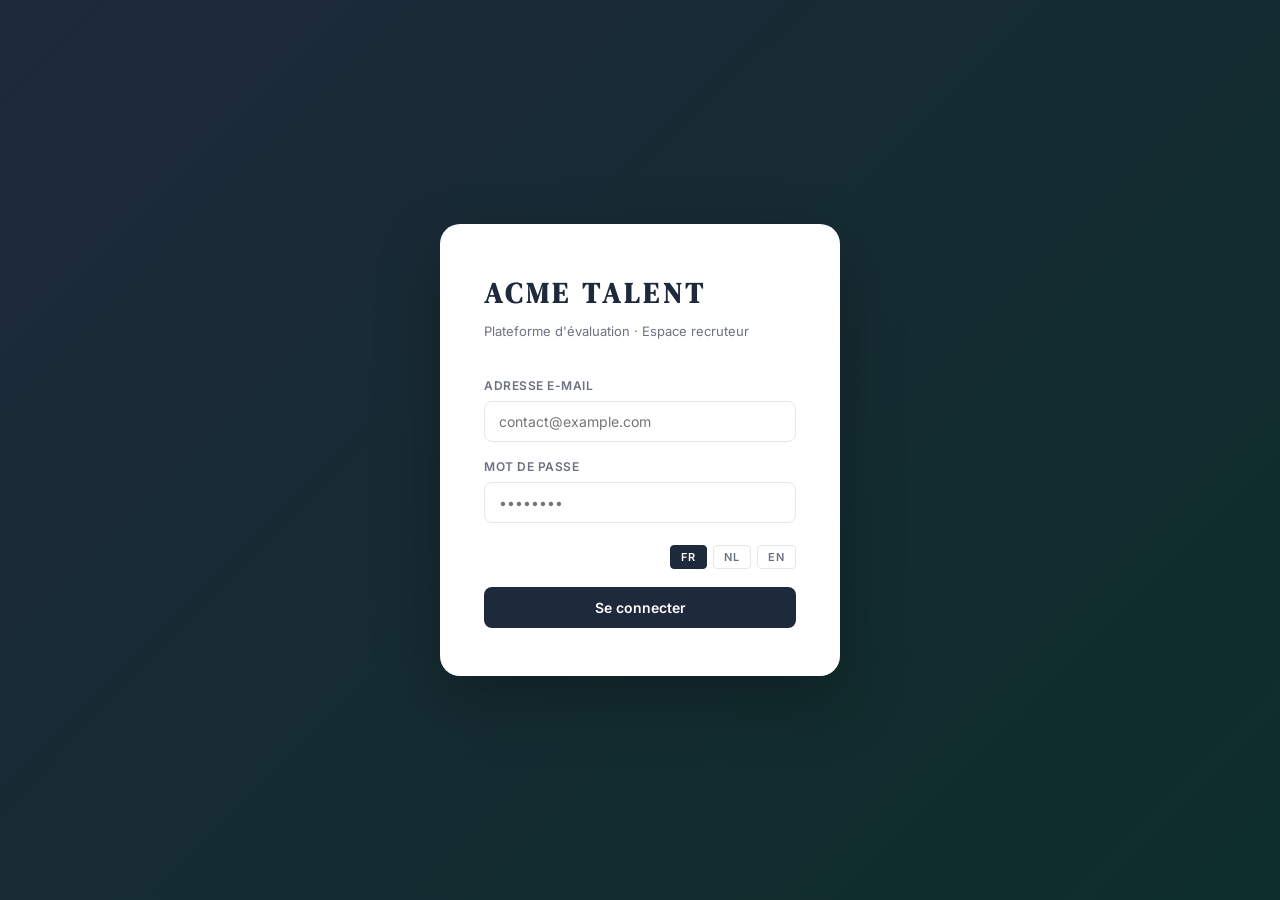
==== frontend/dashboard.html @ a958804c "Initial public release" ====
<!DOCTYPE html>
<html lang="fr">
<head>
<meta charset="UTF-8">
<meta name="viewport" content="width=device-width, initial-scale=1.0">
<base href="/">
<title data-i18n="app_title_dashboard">Acme Talent · Dashboard Recruteur</title>
<link rel="preconnect" href="https://fonts.googleapis.com">
<link href="https://fonts.googleapis.com/css2?family=Inter:wght@400;600;700&family=DM+Serif+Display&display=swap" rel="stylesheet">

<script src="config.js"></script>
<script src="i18n.js"></script>
<style>

  :root {
    --navy:   #1E293B;
    --navy2:  #1e6058;
    --coral:  #6366F1;
    --beige:  #C7D2FE;
    --bg:     #F4F6F8;
    --white:  #ffffff;
    --grey:   #6B7280;
    --border: #E5E7EB;
    --text:   #1F2937;
    --radius: 12px;
    --sidebar-w: 240px;
  }

  * { box-sizing: border-box; margin: 0; padding: 0; }
  body {
    font-family: 'Inter', 'Segoe UI', Arial, sans-serif;
    background: var(--bg);
    color: var(--text);
    font-size: 14px;
    line-height: 1.5;
  }

  .screen { display: none; }
  .screen.active { display: flex; }

  #screen-login {
    min-height: 100vh;
    align-items: center;
    justify-content: center;
    background: linear-gradient(135deg, var(--navy) 0%, #0d2e2a 100%);
  }
  .login-card {
    background: var(--white);
    border-radius: 20px;
    padding: 48px 44px;
    width: 400px;
    box-shadow: 0 24px 64px rgba(0,0,0,0.25);
  }
  .login-logo {
    font-family: 'DM Serif Display', serif;
    color: var(--navy);
    font-size: 28px;
    letter-spacing: 4px;
    font-weight: 700;
    margin-bottom: 8px;
  }
  .login-tagline { color: var(--grey); font-size: 13px; margin-bottom: 36px; }
  .login-label { display: block; font-size: 12px; font-weight: 600; color: var(--grey); letter-spacing: 0.5px; margin-bottom: 6px; text-transform: uppercase; }
  .login-input {
    width: 100%;
    border: 1.5px solid var(--border);
    border-radius: 8px;
    padding: 11px 14px;
    font-size: 14px;
    font-family: inherit;
    outline: none;
    transition: border 0.15s;
    margin-bottom: 16px;
  }
  .login-input:focus { border-color: var(--navy); }
  .login-btn {
    width: 100%;
    background: var(--navy);
    color: white;
    border: none;
    border-radius: 8px;
    padding: 12px;
    font-size: 14px;
    font-weight: 600;
    cursor: pointer;
    font-family: inherit;
    transition: background 0.15s;
    margin-top: 4px;
  }
  .login-btn:hover { background: var(--navy2); }
  .login-btn:disabled { opacity: 0.6; cursor: not-allowed; }
  .login-error { color: var(--coral); font-size: 13px; margin-top: 12px; display: none; }

  #screen-app {
    min-height: 100vh;
    flex-direction: row;
  }

  .sidebar {
    width: var(--sidebar-w);
    background: var(--navy);
    min-height: 100vh;
    display: flex;
    flex-direction: column;
    position: fixed;
    top: 0; left: 0; bottom: 0;
    z-index: 50;
    box-shadow: 2px 0 20px rgba(0,0,0,0.15);
  }
  .sidebar-logo {
    padding: 28px 24px 20px;
    font-family: 'DM Serif Display', serif;
    color: var(--beige);
    font-size: 18px;
    letter-spacing: 3px;
    font-weight: 700;
    border-bottom: 1px solid rgba(255,255,255,0.08);
  }
  .sidebar-user {
    padding: 16px 20px;
    display: flex;
    align-items: center;
    gap: 10px;
    border-bottom: 1px solid rgba(255,255,255,0.08);
  }
  .sidebar-avatar {
    width: 36px; height: 36px;
    border-radius: 50%;
    background: var(--coral);
    display: flex; align-items: center; justify-content: center;
    font-weight: 700; font-size: 13px; color: white;
    flex-shrink: 0;
  }
  .sidebar-user-info { flex: 1; min-width: 0; }
  .sidebar-user-name { color: white; font-size: 13px; font-weight: 600; white-space: nowrap; overflow: hidden; text-overflow: ellipsis; }
  .sidebar-user-role { color: rgba(255,255,255,0.45); font-size: 11px; }

  .sidebar-nav { padding: 12px 0; flex: 1; }
  .nav-item {
    display: flex;
    align-items: center;
    gap: 10px;
    padding: 10px 20px;
    color: rgba(255,255,255,0.6);
    cursor: pointer;
    border-radius: 0;
    font-size: 13px;
    font-weight: 500;
    transition: all 0.15s;
    border-left: 3px solid transparent;
    user-select: none;
  }
  .nav-item:hover { background: rgba(255,255,255,0.06); color: rgba(255,255,255,0.9); }
  .nav-item.active { background: rgba(255,255,255,0.1); color: white; border-left-color: var(--beige); }
  .nav-icon { width: 18px; text-align: center; font-size: 16px; }

  .sidebar-footer { padding: 16px 20px; border-top: 1px solid rgba(255,255,255,0.08); }
  .logout-btn {
    width: 100%; background: none; border: 1px solid rgba(255,255,255,0.2);
    color: rgba(255,255,255,0.6); border-radius: 7px; padding: 8px 12px;
    font-size: 12px; cursor: pointer; font-family: inherit; transition: all 0.15s;
  }
  .logout-btn:hover { border-color: var(--coral); color: var(--coral); }

  .main {
    margin-left: var(--sidebar-w);
    flex: 1;
    min-height: 100vh;
    display: flex;
    flex-direction: column;
  }

  .topheader {
    background: var(--white);
    border-bottom: 1px solid var(--border);
    padding: 0 32px;
    height: 60px;
    display: flex;
    align-items: center;
    justify-content: space-between;
    position: sticky;
    top: 0;
    z-index: 40;
  }
  .topheader-title { font-size: 16px; font-weight: 700; color: var(--navy); }
  .topheader-actions { display: flex; gap: 10px; align-items: center; }

  .content-panel { display: none; flex: 1; flex-direction: column; padding: 28px 32px; }
  .content-panel.active { display: flex; }

  .stats-row { display: flex; gap: 16px; margin-bottom: 28px; flex-wrap: wrap; }
  .stat-card {
    background: var(--white);
    border-radius: var(--radius);
    padding: 20px 24px;
    flex: 1;
    min-width: 160px;
    border: 1px solid var(--border);
  }
  .stat-label { font-size: 11px; color: var(--grey); font-weight: 600; text-transform: uppercase; letter-spacing: 0.5px; margin-bottom: 8px; }
  .stat-val { font-size: 28px; font-weight: 700; color: var(--navy); }
  .stat-sub { font-size: 12px; color: var(--grey); margin-top: 4px; }
  .stat-dot { width: 8px; height: 8px; border-radius: 50%; display: inline-block; margin-right: 5px; }

  .table-card { background: var(--white); border-radius: var(--radius); border: 1px solid var(--border); overflow: hidden; }
  .table-toolbar {
    padding: 16px 20px;
    display: flex;
    align-items: center;
    justify-content: space-between;
    border-bottom: 1px solid var(--border);
    gap: 12px;
    flex-wrap: wrap;
  }
  .table-search {
    border: 1.5px solid var(--border);
    border-radius: 7px;
    padding: 7px 14px;
    font-size: 13px;
    font-family: inherit;
    outline: none;
    width: 220px;
    transition: border 0.15s;
  }
  .table-search:focus { border-color: var(--navy); }
  .filter-select {
    border: 1.5px solid var(--border);
    border-radius: 7px;
    padding: 7px 12px;
    font-size: 13px;
    font-family: inherit;
    outline: none;
    background: white;
    cursor: pointer;
  }
  table { width: 100%; border-collapse: collapse; }
  thead th {
    background: #F9FAFB;
    padding: 10px 16px;
    text-align: left;
    font-size: 11px;
    font-weight: 700;
    color: var(--grey);
    text-transform: uppercase;
    letter-spacing: 0.5px;
    border-bottom: 1px solid var(--border);
    white-space: nowrap;
  }
  tbody tr { border-bottom: 1px solid #F3F4F6; transition: background 0.1s; cursor: pointer; }
  tbody tr:last-child { border-bottom: none; }
  tbody tr:hover { background: #F9FAFB; }
  td { padding: 12px 16px; font-size: 13px; color: var(--text); }
  .td-name { font-weight: 600; }
  .td-email { color: var(--grey); font-size: 12px; margin-top: 2px; }

  .badge {
    display: inline-flex; align-items: center; gap: 5px;
    padding: 3px 10px; border-radius: 20px;
    font-size: 11px; font-weight: 600;
  }
  .badge-pending    { background: #FEF3C7; color: #92400E; }
  .badge-in_progress { background: #DBEAFE; color: #1E40AF; }
  .badge-completed  { background: #D1FAE5; color: #065F46; }
  .badge-dot { width: 6px; height: 6px; border-radius: 50%; background: currentColor; }

  .score-pill { display: inline-block; padding: 2px 10px; border-radius: 20px; font-size: 12px; font-weight: 700; }
  .score-high   { background: #D1FAE5; color: #065F46; }
  .score-solid  { background: #DBEAFE; color: #1E40AF; }
  .score-mid    { background: #FEF3C7; color: #92400E; }
  .score-low    { background: #FEE2E2; color: #991B1B; }

  .action-btn {
    background: none; border: 1.5px solid var(--border); border-radius: 6px;
    padding: 5px 12px; font-size: 12px; cursor: pointer; font-family: inherit;
    font-weight: 600; color: var(--navy); transition: all 0.15s;
  }
  .action-btn:hover { border-color: var(--navy); background: var(--navy); color: white; }
  .action-btn.coral { border-color: var(--coral); color: var(--coral); }
  .action-btn.coral:hover { background: var(--coral); color: white; }

  .empty-state { text-align: center; padding: 60px 24px; color: var(--grey); }
  .empty-icon { font-size: 40px; margin-bottom: 12px; }
  .empty-text { font-size: 14px; }

  .table-footer { padding: 12px 20px; display: flex; align-items: center; justify-content: space-between; border-top: 1px solid var(--border); font-size: 12px; color: var(--grey); }
  .page-btns { display: flex; gap: 4px; }
  .page-btn { border: 1.5px solid var(--border); background: white; border-radius: 5px; padding: 4px 10px; cursor: pointer; font-size: 12px; transition: all 0.1s; }
  .page-btn:hover { border-color: var(--navy); }
  .page-btn.active { background: var(--navy); color: white; border-color: var(--navy); }

  .form-card { background: var(--white); border-radius: var(--radius); border: 1px solid var(--border); padding: 28px 32px; max-width: 680px; }
  .form-title { font-size: 16px; font-weight: 700; color: var(--navy); margin-bottom: 4px; }
  .form-sub { color: var(--grey); font-size: 13px; margin-bottom: 28px; }
  .form-row { display: flex; gap: 16px; }
  .form-group { flex: 1; margin-bottom: 20px; }
  .form-label { display: block; font-size: 12px; font-weight: 600; color: var(--grey); text-transform: uppercase; letter-spacing: 0.5px; margin-bottom: 6px; }
  .form-input, .form-select, .form-textarea {
    width: 100%; border: 1.5px solid var(--border); border-radius: 8px;
    padding: 10px 14px; font-size: 14px; font-family: inherit;
    outline: none; transition: border 0.15s; background: white;
  }
  .form-input:focus, .form-select:focus, .form-textarea:focus { border-color: var(--navy); }
  .form-textarea { resize: vertical; min-height: 72px; }
  .form-hint { font-size: 11px; color: var(--grey); margin-top: 4px; }

  .modules-grid { display: grid; grid-template-columns: 1fr 1fr; gap: 10px; }
  .module-check {
    display: flex; align-items: flex-start; gap: 10px;
    border: 1.5px solid var(--border); border-radius: 8px;
    padding: 12px 14px; cursor: pointer; transition: all 0.15s;
    user-select: none;
  }
  .module-check:hover { border-color: var(--navy); }
  .module-check input[type=checkbox] { margin-top: 2px; accent-color: var(--navy); flex-shrink: 0; }
  .module-check.checked { border-color: var(--navy); background: #f0f6f5; }
  .module-check-name { font-size: 13px; font-weight: 600; color: var(--text); }
  .module-check-desc { font-size: 11px; color: var(--grey); margin-top: 2px; }

  .form-submit {
    background: var(--navy); color: white; border: none; border-radius: 8px;
    padding: 12px 28px; font-size: 14px; font-weight: 600; cursor: pointer;
    font-family: inherit; transition: background 0.15s;
  }
  .form-submit:hover { background: var(--navy2); }
  .form-submit:disabled { opacity: 0.6; cursor: not-allowed; }

  .success-banner {
    background: #D1FAE5; border: 1px solid #6EE7B7; border-radius: 10px;
    padding: 20px 24px; margin-bottom: 20px; display: none;
  }
  .success-banner-title { font-size: 14px; font-weight: 700; color: #065F46; margin-bottom: 6px; }
  .success-link-wrap { display: flex; align-items: center; gap: 10px; margin-top: 10px; }
  .success-link {
    flex: 1; border: 1px solid #6EE7B7; border-radius: 7px; background: white;
    padding: 8px 12px; font-size: 12px; color: #065F46; font-family: monospace;
    overflow: hidden; white-space: nowrap; text-overflow: ellipsis;
  }
  .copy-btn {
    background: var(--navy); color: white; border: none; border-radius: 7px;
    padding: 8px 16px; font-size: 12px; font-weight: 600; cursor: pointer;
    white-space: nowrap; font-family: inherit;
  }
  .copy-btn:hover { background: var(--navy2); }

  .modal-backdrop {
    position: fixed; inset: 0; background: rgba(0,0,0,0.45);
    display: none; align-items: center; justify-content: center; z-index: 200;
  }
  .modal-backdrop.open { display: flex; }
  .modal {
    background: white; border-radius: 16px; padding: 32px;
    width: 520px; max-width: 95vw; max-height: 90vh;
    overflow-y: auto; box-shadow: 0 24px 64px rgba(0,0,0,0.25);
    position: relative;
  }
  .modal-close {
    position: absolute; top: 16px; right: 16px;
    background: none; border: none; font-size: 20px; cursor: pointer;
    color: var(--grey); line-height: 1;
  }
  .modal-title { font-size: 18px; font-weight: 700; color: var(--navy); margin-bottom: 4px; }
  .modal-sub { color: var(--grey); font-size: 13px; margin-bottom: 24px; }
  .modal-row { display: flex; gap: 10px; margin-bottom: 12px; }
  .modal-label { font-size: 12px; color: var(--grey); font-weight: 600; width: 120px; flex-shrink: 0; }
  .modal-val { font-size: 13px; color: var(--text); font-weight: 500; }
  .modal-divider { border: none; border-top: 1px solid var(--border); margin: 20px 0; }
  .modal-actions { display: flex; gap: 10px; justify-content: flex-end; margin-top: 20px; }

  .toast {
    position: fixed; bottom: 24px; right: 24px;
    background: var(--navy); color: white; border-radius: 10px;
    padding: 12px 20px; font-size: 13px; font-weight: 600;
    z-index: 999; box-shadow: 0 8px 24px rgba(0,0,0,0.2);
    opacity: 0; transform: translateY(10px);
    transition: all 0.25s;
    pointer-events: none;
  }
  .toast.show { opacity: 1; transform: translateY(0); }

  .spinner {
    width: 18px; height: 18px;
    border: 2px solid rgba(255,255,255,0.3);
    border-top-color: white;
    border-radius: 50%;
    animation: spin 0.7s linear infinite;
    display: inline-block;
    vertical-align: middle;
    margin-right: 8px;
  }
  @keyframes spin { to { transform: rotate(360deg); } }

  .btn-primary {
    background: var(--navy); color: white; border: none; border-radius: 8px;
    padding: 9px 20px; font-size: 13px; font-weight: 600; cursor: pointer;
    font-family: inherit; transition: background 0.15s; display: inline-flex;
    align-items: center; gap: 6px;
  }
  .btn-primary:hover { background: var(--navy2); }

  @media (max-width: 768px) {
    .sidebar { transform: translateX(-100%); transition: transform 0.25s; }
    .sidebar.open { transform: translateX(0); }
    .main { margin-left: 0; }
    .stats-row { flex-direction: column; }
    .form-row { flex-direction: column; }
    .modules-grid { grid-template-columns: 1fr; }
    .topheader { padding: 0 16px; }
    .content-panel { padding: 20px 16px; }
  }
  .lang-pill { font-family: inherit; font-size: 11px; font-weight: 600; letter-spacing: 1px; padding: 4px 10px; border: 1px solid var(--border); background: transparent; color: var(--grey); border-radius: 4px; cursor: pointer; }
  .lang-pill:hover { color: var(--navy); border-color: var(--navy); }
  html[lang="fr"] .lang-pill[onclick*="'fr'"],
  html[lang="nl"] .lang-pill[onclick*="'nl'"],
  html[lang="en"] .lang-pill[onclick*="'en'"] { background: var(--navy); color: var(--white); border-color: var(--navy); }
</style>
</head>
<body>

<div id="screen-login" class="screen active">
  <div class="login-card">
    <div class="login-logo">ACME TALENT</div>
    <div class="login-tagline" data-i18n="dash_login_tagline">Plateforme d'évaluation · Espace recruteur</div>
    <label class="login-label" for="login-email" data-i18n="label_email">Adresse e-mail</label>
    <input id="login-email" class="login-input" type="email" data-i18n-attr-placeholder="placeholder_email" placeholder="contact@example.com" autocomplete="email">
    <label class="login-label" for="login-password" data-i18n="label_password">Mot de passe</label>
    <input id="login-password" class="login-input" type="password" placeholder="••••••••" autocomplete="current-password">
    <div style="display:flex;justify-content:flex-end;gap:6px;margin:6px 0 14px;">
      <button type="button" class="lang-pill" onclick="setUILang('fr')">FR</button>
      <button type="button" class="lang-pill" onclick="setUILang('nl')">NL</button>
      <button type="button" class="lang-pill" onclick="setUILang('en')">EN</button>
    </div>
    <button class="login-btn" id="login-btn" data-i18n="btn_login" onclick="doLogin()">Se connecter</button>
    <div id="login-error" class="login-error"></div>
  </div>
</div>

<div id="screen-app" class="screen">

    <nav class="sidebar" id="sidebar">
    <div class="sidebar-logo">ACME TALENT</div>
    <div class="sidebar-user">
      <div class="sidebar-avatar" id="user-avatar">W</div>
      <div class="sidebar-user-info">
        <div class="sidebar-user-name" id="user-name">Recruiter</div>
        <div class="sidebar-user-role" id="user-role" data-i18n="role_admin">Administrateur</div>
      </div>
    </div>
    <div class="sidebar-nav">
      <div class="nav-item active" data-panel="sessions" onclick="showPanel('sessions')">
        <span class="nav-icon">📋</span> <span data-i18n="nav_sessions">Sessions</span>
      </div>
      <div class="nav-item" data-panel="create" onclick="showPanel('create')">
        <span class="nav-icon">➕</span> <span data-i18n="nav_new_session">Nouvelle session</span>
      </div>
      <div class="nav-item" data-panel="stats" onclick="showPanel('stats')">
        <span class="nav-icon">📊</span> <span data-i18n="nav_stats">Statistiques</span>
      </div>
    </div>
    <div class="sidebar-footer">
      <div style="display:flex;gap:6px;margin-bottom:10px;">
        <button type="button" class="lang-pill" onclick="setUILang('fr')">FR</button>
        <button type="button" class="lang-pill" onclick="setUILang('nl')">NL</button>
        <button type="button" class="lang-pill" onclick="setUILang('en')">EN</button>
      </div>
      <button class="logout-btn" data-i18n="btn_logout" onclick="doLogout()">Déconnexion</button>
    </div>
  </nav>

    <div class="main">

        <div class="topheader">
      <div class="topheader-title" id="panel-title" data-i18n="sessions_title">Sessions</div>
      <div class="topheader-actions">
        <button class="btn-primary" onclick="showPanel('create')">
          <svg width="13" height="13" fill="none" stroke="currentColor" stroke-width="2.5" viewBox="0 0 24 24"><path d="M12 5v14M5 12h14"/></svg>
          <span data-i18n="btn_new_session_top">Nouvelle session</span>
        </button>
      </div>
    </div>

        <div class="content-panel active" id="panel-sessions">

            <div class="stats-row" id="stats-row">
        <div class="stat-card">
          <div class="stat-label" data-i18n="stat_total_sessions">Total sessions</div>
          <div class="stat-val" id="stat-total">—</div>
          <div class="stat-sub" data-i18n="stat_total_subtext">toutes</div>
        </div>
        <div class="stat-card">
          <div class="stat-label" data-i18n="stat_in_progress">En cours</div>
          <div class="stat-val" id="stat-progress">—</div>
          <div class="stat-sub"><span class="stat-dot" style="background:#3B82F6"></span><span data-i18n="stat_in_progress_subtext">actif</span></div>
        </div>
        <div class="stat-card">
          <div class="stat-label" data-i18n="stat_completed">Complétées</div>
          <div class="stat-val" id="stat-completed">—</div>
          <div class="stat-sub"><span class="stat-dot" style="background:#10B981"></span><span data-i18n="stat_completed_subtext">rapport disponible</span></div>
        </div>
        <div class="stat-card">
          <div class="stat-label" data-i18n="stat_avg_score">Score moyen</div>
          <div class="stat-val" id="stat-avg">—</div>
          <div class="stat-sub" data-i18n="stat_avg_score_subtext">sur les sessions terminées</div>
        </div>
      </div>

            <div class="table-card">
        <div class="table-toolbar">
          <div style="display:flex;gap:10px;align-items:center;flex-wrap:wrap;">
            <input id="search-input" class="table-search" data-i18n-attr-placeholder="placeholder_search_candidate" placeholder="Rechercher un candidat…" oninput="filterTable()">
            <select id="filter-status" class="filter-select" onchange="filterTable()">
              <option value="" data-i18n="filter_all_status">Tous les statuts</option>
              <option value="pending" data-i18n="status_pending">En attente</option>
              <option value="in_progress" data-i18n="status_in_progress">En cours</option>
              <option value="completed" data-i18n="status_completed">Terminé</option>
            </select>
            <select id="filter-level" class="filter-select" onchange="filterTable()">
              <option value="" data-i18n="filter_all_levels">Tous niveaux</option>
              <option value="bachelier" data-i18n="level_bachelor">Bachelier</option>
              <option value="master" data-i18n="level_master">Master</option>
            </select>
          </div>
          <button class="action-btn" data-i18n="btn_refresh" onclick="loadSessions()" style="white-space:nowrap">↻ Rafraîchir</button>
        </div>
        <div style="overflow-x:auto;">
          <table>
            <thead>
              <tr>
                <th data-i18n="col_candidate">Candidat</th>
                <th data-i18n="col_level">Niveau</th>
                <th data-i18n="col_position">Poste visé</th>
                <th data-i18n="col_modules">Modules</th>
                <th data-i18n="col_status">Statut</th>
                <th data-i18n="col_score">Score</th>
                <th data-i18n="col_date">Date</th>
                <th data-i18n="col_actions">Actions</th>
              </tr>
            </thead>
            <tbody id="sessions-tbody">
              <tr><td colspan="8"><div class="empty-state"><div class="empty-icon">⏳</div><div class="empty-text" data-i18n="loading_dots">Chargement…</div></div></td></tr>
            </tbody>
          </table>
        </div>
        <div class="table-footer">
          <span id="table-count">—</span>
          <div class="page-btns" id="page-btns"></div>
        </div>
      </div>
    </div>

        <div class="content-panel" id="panel-create">

            <div class="success-banner" id="success-banner">
        <div class="success-banner-title" data-i18n="banner_session_created">✓ Session créée avec succès</div>
        <div style="font-size:13px;color:#065F46;" data-i18n="banner_copy_link">Copiez et envoyez ce lien au candidat.</div>
        <div class="success-link-wrap">
          <div id="success-link" class="success-link"></div>
          <button class="copy-btn" data-i18n="btn_copy" onclick="copyLink()">Copier</button>
        </div>
      </div>

      <div class="form-card">
        <div class="form-title" data-i18n="form_new_session_title">Nouvelle session d'évaluation</div>
        <div class="form-sub" data-i18n="form_new_session_subtitle">Créez un lien unique pour le candidat. Le test sera accessible immédiatement.</div>

        <div class="form-row">
          <div class="form-group">
            <label class="form-label" for="f-name" data-i18n="label_full_name">Prénom et nom</label>
            <input id="f-name" class="form-input" type="text" data-i18n-attr-placeholder="placeholder_full_name" placeholder="Camille Dupont">
          </div>
          <div class="form-group">
            <label class="form-label" for="f-email" data-i18n="label_candidate_email">Email candidat</label>
            <input id="f-email" class="form-input" type="email" data-i18n-attr-placeholder="placeholder_candidate_email" placeholder="candidat@exemple.com">
          </div>
        </div>

        <div class="form-row">
          <div class="form-group">
            <label class="form-label" for="f-level" data-i18n="col_level">Niveau</label>
            <select id="f-level" class="form-select">
              <option value="master" data-i18n="level_master">Master</option>
              <option value="bachelier" data-i18n="level_bachelor">Bachelier</option>
            </select>
          </div>
          <div class="form-group">
            <label class="form-label" for="f-lang" data-i18n="label_language">Langue</label>
            <select id="f-lang" class="form-select">
              <option value="fr" data-i18n="lang_fr">Français</option>
              <option value="nl" data-i18n="lang_nl">Nederlands</option>
              <option value="en" data-i18n="lang_en">English</option>
            </select>
          </div>
        </div>

        <div class="form-row">
          <div class="form-group">
            <label class="form-label" for="f-position" data-i18n="label_target_role">Poste visé</label>
            <input id="f-position" class="form-input" type="text" data-i18n-attr-placeholder="placeholder_target_role" placeholder="HR Business Partner">
            <div class="form-hint" data-i18n="hint_target_role">Injecté dans le rapport narratif IA</div>
          </div>
          <div class="form-group">
            <label class="form-label" for="f-company" data-i18n="label_target_company">Entreprise cible</label>
            <input id="f-company" class="form-input" type="text" data-i18n-attr-placeholder="placeholder_target_company" placeholder="Example Corp">
          </div>
        </div>

        <div class="form-group">
          <label class="form-label" data-i18n="label_modules_to_include">Modules à inclure</label>
          <div class="modules-grid" id="modules-grid">
            <label class="module-check checked">
              <input type="checkbox" name="modules" value="Raisonnement Verbal et Numérique" checked>
              <div>
                <div class="module-check-name" data-i18n="mod_m1_label">M1 · Raisonnement</div>
                <div class="module-check-desc" data-i18n="mod_m1_desc">Verbal, numérique, logique formelle</div>
              </div>
            </label>
            <label class="module-check checked">
              <input type="checkbox" name="modules" value="Test de personnalité OCEAN" checked>
              <div>
                <div class="module-check-name" data-i18n="mod_m2_label">M2 · Personnalité OCEAN</div>
                <div class="module-check-desc" data-i18n="mod_m2_desc">Big Five + sous-dimensions + archétype</div>
              </div>
            </label>
            <label class="module-check checked">
              <input type="checkbox" name="modules" value="Jugement Situationnel — Leadership & Management" checked>
              <div>
                <div class="module-check-name" data-i18n="mod_m3_label">M3 · Jugement situationnel</div>
                <div class="module-check-desc" data-i18n="mod_m3_desc">10 scénarios SJT leadership</div>
              </div>
            </label>
            <label class="module-check checked">
              <input type="checkbox" name="modules" value="Motivations et Valeurs" checked>
              <div>
                <div class="module-check-name" data-i18n="mod_m4_label">M4 · Motivations & Valeurs</div>
                <div class="module-check-desc" data-i18n="mod_m4_desc">Classement valeurs + engagement</div>
              </div>
            </label>
          </div>
        </div>

        <div style="margin-top:8px;display:flex;gap:12px;align-items:center;">
          <button class="form-submit" id="create-btn" data-i18n="btn_create_session" onclick="createSession()">Créer la session</button>
          <span id="create-error" style="color:var(--coral);font-size:13px;display:none;"></span>
        </div>
      </div>
    </div>

        <div class="content-panel" id="panel-stats">
      <div class="form-card" style="max-width:100%">
        <div class="form-title" data-i18n="stats_global_title">Statistiques globales</div>
        <div class="form-sub" style="margin-bottom:24px;" data-i18n="stats_global_subtitle">Toutes les sessions de votre compte</div>
        <div class="stats-row" style="margin-bottom:0">
          <div class="stat-card">
            <div class="stat-label" data-i18n="stats_total">Total sessions</div>
            <div class="stat-val" id="s-total">—</div>
          </div>
          <div class="stat-card">
            <div class="stat-label" data-i18n="stats_completion_rate">Taux complétion</div>
            <div class="stat-val" id="s-rate">—%</div>
          </div>
          <div class="stat-card">
            <div class="stat-label" data-i18n="stats_avg_global">Score moyen global</div>
            <div class="stat-val" id="s-avg">/100</div>
          </div>
          <div class="stat-card">
            <div class="stat-label" data-i18n="stats_this_month">Sessions ce mois</div>
            <div class="stat-val" id="s-month">—</div>
          </div>
        </div>

        <div style="margin-top:28px;">
          <div style="font-size:13px;font-weight:700;color:var(--navy);margin-bottom:14px;" data-i18n="stats_by_level">Répartition par niveau</div>
          <div style="display:flex;gap:16px;">
            <div class="stat-card" style="flex:none;min-width:0;">
              <div class="stat-label" data-i18n="level_master">Master</div>
              <div class="stat-val" id="s-master">—</div>
            </div>
            <div class="stat-card" style="flex:none;min-width:0;">
              <div class="stat-label" data-i18n="level_bachelor">Bachelier</div>
              <div class="stat-val" id="s-bach">—</div>
            </div>
          </div>
        </div>

        <div style="margin-top:28px;">
          <div style="font-size:13px;font-weight:700;color:var(--navy);margin-bottom:14px;" data-i18n="stats_by_label">Répartition des labels globaux</div>
          <div id="label-dist" style="display:flex;flex-direction:column;gap:10px;max-width:400px;"></div>
        </div>
      </div>
    </div>

  </div>
</div>

<div class="modal-backdrop" id="session-modal" onclick="if(event.target===this)closeModal()">
  <div class="modal">
    <button class="modal-close" onclick="closeModal()">×</button>
    <div class="modal-title" id="modal-candidate">—</div>
    <div class="modal-sub" id="modal-sub">—</div>

    <div class="modal-row"><span class="modal-label" data-i18n="col_status">Statut</span><span class="modal-val" id="modal-status">—</span></div>
    <div class="modal-row"><span class="modal-label" data-i18n="col_level">Niveau</span><span class="modal-val" id="modal-level">—</span></div>
    <div class="modal-row"><span class="modal-label" data-i18n="modal_position">Poste visé</span><span class="modal-val" id="modal-position">—</span></div>
    <div class="modal-row"><span class="modal-label" data-i18n="modal_company">Entreprise</span><span class="modal-val" id="modal-company">—</span></div>
    <div class="modal-row"><span class="modal-label" data-i18n="label_language">Langue</span><span class="modal-val" id="modal-lang">—</span></div>
    <div class="modal-row"><span class="modal-label" data-i18n="col_modules">Modules</span><span class="modal-val" id="modal-modules">—</span></div>
    <div class="modal-row"><span class="modal-label" data-i18n="modal_created_at">Créé le</span><span class="modal-val" id="modal-date">—</span></div>
    <div class="modal-row" id="modal-score-row"><span class="modal-label" data-i18n="modal_global_score">Score global</span><span class="modal-val" id="modal-score">—</span></div>

    <hr class="modal-divider">
    <div style="margin-bottom:12px;">
      <div class="form-label" style="margin-bottom:8px;" data-i18n="modal_candidate_link">Lien candidat</div>
      <div class="success-link-wrap">
        <div id="modal-link" class="success-link"></div>
        <button class="copy-btn" data-i18n="btn_copy" onclick="copyModalLink()">Copier</button>
      </div>
    </div>
    <div class="modal-actions">
      <button id="modal-report-btn" class="btn-primary" data-i18n="btn_view_report" onclick="openReport()" style="display:none;">
        Voir le rapport →
      </button>
      <button class="action-btn coral" data-i18n="btn_delete" onclick="confirmDelete()" id="modal-delete-btn">Supprimer</button>
    </div>
  </div>
</div>

<div class="toast" id="toast"></div>

<script>
const APP_BUILD = "2026-05-07-dashboard-build-stamp";
const API_BASE  = (window.ASSESSMENT_API_BASE || 'http://localhost:8000') + '/api/v1';
const CANDIDATE_BASE = window.location.origin + '/test';
console.info(`[assessment] dashboard build=${APP_BUILD} api=${API_BASE}`);

let _jwt        = localStorage.getItem('assessment_jwt') || '';
let _user       = JSON.parse(localStorage.getItem('assessment_user') || 'null');
let _sessions   = [];
let _filtered   = [];
let _page       = 1;
const PAGE_SIZE = 15;
let _modalSession = null;

function el(id) { return document.getElementById(id); }
function setText(id, v) { const e=el(id); if(e) e.textContent=v; }
function show(id) { const e=el(id); if(e) { e.classList.add('active'); } }
function hide(id) { const e=el(id); if(e) { e.classList.remove('active'); } }
function escHtml(s) { return String(s||'').replace(/&/g,'&amp;').replace(/</g,'&lt;').replace(/>/g,'&gt;'); }

function toast(msg, duration=3000) {
  const t = el('toast');
  t.textContent = msg;
  t.classList.add('show');
  setTimeout(()=>t.classList.remove('show'), duration);
}

async function apiFetch(path, opts={}) {
  const headers = { 'Content-Type': 'application/json', ...(opts.headers||{}) };
  if (_jwt) headers['Authorization'] = `Bearer ${_jwt}`;
  const resp = await fetch(API_BASE + path, { ...opts, headers });
  if (resp.status === 401) { doLogout(); throw new Error('401'); }
  return resp;
}

function showScreen(id) {
  document.querySelectorAll('.screen').forEach(s=>s.classList.remove('active'));
  const s = el(id); if(s) s.classList.add('active');
}

function showPanel(id) {
  document.querySelectorAll('.content-panel').forEach(p=>p.classList.remove('active'));
  document.querySelectorAll('.nav-item').forEach(n=>n.classList.remove('active'));
  const panel = el('panel-'+id);
  if(panel) panel.classList.add('active');
  const nav = document.querySelector(`[data-panel="${id}"]`);
  if(nav) nav.classList.add('active');
  const titles = {sessions: K.t('sessions_title'), create: K.t('nav_new_session'), stats: K.t('nav_stats')};
  setText('panel-title', titles[id]||id);
  if(id==='stats') computeStats();
}

function setUILang(lang) {
  K.saveLang(lang);
  K.setLang(lang);
}

K.setLang(K.loadStoredLang('fr'));

async function doLogin() {
  const email = el('login-email').value.trim();
  const pwd   = el('login-password').value;
  const errEl = el('login-error');
  const btn   = el('login-btn');
  errEl.style.display = 'none';

  if (!email || !pwd) { errEl.textContent = K.t('err_fill_all_fields'); errEl.style.display='block'; return; }

  btn.disabled = true;
  btn.innerHTML = '<span class="spinner"></span> ' + K.t('logging_in');

  try {
    btn.innerHTML = '<span class="spinner"></span> Réveil du serveur…';
    await fetch((window.ASSESSMENT_API_BASE || '') + '/health', {
      method: 'GET',
      signal: AbortSignal.timeout(60000),
    });
  } catch (e) {
    console.warn('[login] health-ping failed (continuing anyway):', e);
  }
  btn.innerHTML = '<span class="spinner"></span> ' + K.t('logging_in');

  try {
    const resp = await fetch(API_BASE + '/auth/login', {
      method: 'POST',
      headers: {'Content-Type':'application/json'},
      body: JSON.stringify({email, password: pwd}),
      signal: AbortSignal.timeout(30000),
    });

    if (!resp.ok) {
      const data = await resp.json().catch(()=>({}));
      throw new Error(data.detail || K.t('err_invalid_credentials'));
    }

    const data = await resp.json();
    _jwt = data.access_token;
    _user = data.user || {name: email.split('@')[0], role: 'advisor'};
    localStorage.setItem('assessment_jwt', _jwt);
    localStorage.setItem('assessment_user', JSON.stringify(_user));
    bootApp();

  } catch(e) {
    let msg = e.message || K.t('err_login_generic');

    if (/failed to fetch|network|aborted|timeout/i.test(String(e))) {
      msg = "Le serveur d'API n'a pas répondu (" + API_BASE + "). Réessayez dans 30s — il sort de veille.";
    }
    errEl.textContent = msg;
    errEl.style.display = 'block';
    console.error('[login] error:', e);
  } finally {
    btn.disabled = false;
    btn.textContent = K.t('btn_login');
  }
}

['login-email','login-password'].forEach(id=>{
  const inp = el(id);
  if(inp) inp.addEventListener('keydown', e=>{ if(e.key==='Enter') doLogin(); });
});

function doLogout() {
  _jwt = ''; _user = null;
  localStorage.removeItem('assessment_jwt');
  localStorage.removeItem('assessment_user');
  showScreen('screen-login');
}

function bootApp() {

  if (_user) {
    setText('user-name', _user.name || _user.email || 'Recruteur');
    setText('user-role', _user.role === 'admin' ? K.t('role_admin') : K.t('role_advisor'));
    const avatar = el('user-avatar');
    if(avatar) avatar.textContent = (_user.name||'R')[0].toUpperCase();
  }
  showScreen('screen-app');
  showPanel('sessions');
  loadSessions();

  document.querySelectorAll('.module-check input[type=checkbox]').forEach(cb=>{
    cb.addEventListener('change', function(){
      this.closest('.module-check').classList.toggle('checked', this.checked);
    });
  });
}

async function loadSessions() {
  const tbody = el('sessions-tbody');
  tbody.innerHTML = `<tr><td colspan="8"><div class="empty-state"><div class="empty-icon">⏳</div><div class="empty-text">${K.t('loading_dots')}</div></div></td></tr>`;

  try {
    const resp = await apiFetch('/sessions');
    if (!resp.ok) throw new Error(`HTTP ${resp.status}`);
    const data = await resp.json();
    _sessions = Array.isArray(data) ? data : (data.sessions || []);
    _filtered = [..._sessions];
    _page = 1;
    renderTable();
    renderStats();
  } catch(e) {
    tbody.innerHTML = `<tr><td colspan="8"><div class="empty-state"><div class="empty-icon">⚠️</div><div class="empty-text">${K.t('err_loading_retry')} <button onclick="loadSessions()" style="background:none;border:none;color:var(--navy);font-weight:600;cursor:pointer;">${K.t('err_retry')}</button></div></div></td></tr>`;
  }
}

function filterTable() {
  const q     = (el('search-input').value||'').toLowerCase();
  const st    = el('filter-status').value;
  const lvl   = el('filter-level').value;
  _filtered = _sessions.filter(s=>{
    const matchQ  = !q || (s.candidate_name||'').toLowerCase().includes(q) || (s.candidate_email||'').toLowerCase().includes(q);
    const matchSt = !st || s.status===st;
    const matchLv = !lvl || s.level===lvl;
    return matchQ && matchSt && matchLv;
  });
  _page = 1;
  renderTable();
}

function renderTable() {
  const tbody = el('sessions-tbody');
  const total = _filtered.length;
  const start = (_page-1)*PAGE_SIZE;
  const slice = _filtered.slice(start, start+PAGE_SIZE);

  setText('table-count', `${total} ${K.t('results_suffix')}`);

  if (!total) {
    tbody.innerHTML = '<tr><td colspan="8"><div class="empty-state"><div class="empty-icon">🔍</div><div class="empty-text">—</div></div></td></tr>';
    renderPager(0);
    return;
  }

  tbody.innerHTML = slice.map(s => {
    const statusBadge = {
      pending:     `<span class="badge badge-pending"><span class="badge-dot"></span>${K.t('status_pending')}</span>`,
      in_progress: `<span class="badge badge-in_progress"><span class="badge-dot"></span>${K.t('status_in_progress')}</span>`,
      completed:   `<span class="badge badge-completed"><span class="badge-dot"></span>${K.t('status_completed')}</span>`
    }[s.status] || s.status;

    const scoreCell = s.score_global != null
      ? `<span class="score-pill ${scoreClass(s.score_global)}">${s.score_global}/100</span>`
      : '<span style="color:#9CA3AF">—</span>';

    const reportBtn = s.status==='completed'
      ? `<button class="action-btn" onclick="event.stopPropagation();openReportForSession('${s.id}')">${K.t('btn_view_report')}</button>`
      : '';

    const mods = Array.isArray(s.modules) ? `M1–M${s.modules.length}` : '—';
    const dateLocale = ({fr:'fr-BE', nl:'nl-BE', en:'en-GB'}[K.getLang()] || 'fr-BE');
    const date = s.created_at ? new Date(s.created_at).toLocaleDateString(dateLocale) : '—';

    return `<tr onclick="openSessionModal('${s.id}')">
      <td>
        <div class="td-name">${escHtml(s.candidate_name||'—')}</div>
        <div class="td-email">${escHtml(s.candidate_email||'')}</div>
      </td>
      <td>${s.level==='master' ? K.t('level_master') : K.t('level_bachelor')}</td>
      <td>${escHtml(s.position_visee||'—')}</td>
      <td>${mods}</td>
      <td>${statusBadge}</td>
      <td>${scoreCell}</td>
      <td style="white-space:nowrap;color:var(--grey)">${date}</td>
      <td onclick="event.stopPropagation()" style="white-space:nowrap">
        <div style="display:flex;gap:6px;">${reportBtn}</div>
      </td>
    </tr>`;
  }).join('');

  renderPager(total);
}

function scoreClass(s) {
  if (s >= 75) return 'score-high';
  if (s >= 55) return 'score-solid';
  if (s >= 35) return 'score-mid';
  return 'score-low';
}

function renderPager(total) {
  const pages = Math.ceil(total / PAGE_SIZE);
  const wrap = el('page-btns');
  if (!wrap) return;
  if (pages <= 1) { wrap.innerHTML=''; return; }
  wrap.innerHTML = Array.from({length:pages},(_,i)=>
    `<button class="page-btn${_page===i+1?' active':''}" onclick="gotoPage(${i+1})">${i+1}</button>`
  ).join('');
}

function gotoPage(p) { _page=p; renderTable(); }

function renderStats() {
  const total     = _sessions.length;
  const inProg    = _sessions.filter(s=>s.status==='in_progress').length;
  const done      = _sessions.filter(s=>s.status==='completed').length;
  const withScore = _sessions.filter(s=>s.score_global!=null);
  const avg       = withScore.length ? Math.round(withScore.reduce((a,s)=>a+s.score_global,0)/withScore.length) : null;

  setText('stat-total',     total);
  setText('stat-progress',  inProg);
  setText('stat-completed', done);
  setText('stat-avg',       avg!=null ? avg+'/100' : '—');
}

function openSessionModal(id) {
  const s = _sessions.find(x=>x.id===id);
  if (!s) return;
  _modalSession = s;

  setText('modal-candidate', s.candidate_name||'—');
  setText('modal-sub',       s.candidate_email||'—');
  el('modal-status').innerHTML = {
    pending:     `<span class="badge badge-pending">${K.t('status_pending')}</span>`,
    in_progress: `<span class="badge badge-in_progress">${K.t('status_in_progress')}</span>`,
    completed:   `<span class="badge badge-completed">${K.t('status_completed')}</span>`
  }[s.status] || s.status;
  setText('modal-level',    s.level==='master' ? K.t('level_master') : K.t('level_bachelor'));
  setText('modal-position', s.position_visee||'—');
  setText('modal-company',  s.entreprise_cible||'—');
  setText('modal-lang',     {fr: K.t('lang_fr'), nl: K.t('lang_nl'), en: K.t('lang_en')}[s.lang] || s.lang || '—');
  setText('modal-modules',  Array.isArray(s.modules) ? s.modules.join(', ') : '—');
  const _modalLocale = ({fr:'fr-BE', nl:'nl-BE', en:'en-GB'}[K.getLang()] || 'fr-BE');
  setText('modal-date',     s.created_at ? new Date(s.created_at).toLocaleDateString(_modalLocale,{day:'numeric',month:'long',year:'numeric'}) : '—');
  setText('modal-score',    s.score_global!=null ? s.score_global+'/100' : '—');

  const link = `${CANDIDATE_BASE}/${s.token}`;
  const modalLink = el('modal-link'); if(modalLink) modalLink.textContent = link;

  const reportBtn = el('modal-report-btn');
  if(reportBtn) reportBtn.style.display = s.status==='completed' ? 'inline-flex' : 'none';

  el('session-modal').classList.add('open');
}

function closeModal() { el('session-modal').classList.remove('open'); _modalSession=null; }

function copyModalLink() {
  const link = el('modal-link');
  if (!link) return;
  navigator.clipboard.writeText(link.textContent).then(()=>toast('Lien copié !')).catch(()=>{
    const inp = document.createElement('input');
    inp.value = link.textContent; document.body.appendChild(inp);
    inp.select(); document.execCommand('copy'); document.body.removeChild(inp);
    toast('Lien copié !');
  });
}

function openReport() {
  if (!_modalSession) return;
  window.open(`report-demo.html?session_id=${_modalSession.id}`, '_blank');
  closeModal();
}

function openReportForSession(id) {
  window.open(`report-demo.html?session_id=${id}`, '_blank');
}

async function confirmDelete() {
  if (!_modalSession) return;
  if (!confirm(K.t('confirm_delete_session', {name: _modalSession.candidate_name}))) return;
  try {
    const resp = await apiFetch(`/sessions/${_modalSession.id}`, {method:'DELETE'});
    if (!resp.ok) throw new Error();
    toast(K.t('toast_session_deleted'));
    closeModal();
    loadSessions();
  } catch {
    toast(K.t('toast_delete_error'));
  }
}

document.addEventListener('keydown', e=>{ if(e.key==='Escape') closeModal(); });

async function createSession() {
  const name     = el('f-name').value.trim();
  const email    = el('f-email').value.trim();
  const level    = el('f-level').value;
  const lang     = el('f-lang').value;
  const position = el('f-position').value.trim();
  const company  = el('f-company').value.trim();
  const errEl    = el('create-error');
  const btn      = el('create-btn');

  errEl.style.display = 'none';

  if (!name || !email) {
    errEl.textContent = K.t('err_fill_all_fields'); errEl.style.display='block'; return;
  }
  if (!/^[^\s@]+@[^\s@]+\.[^\s@]+$/.test(email)) {
    errEl.textContent = K.t('err_fill_all_fields'); errEl.style.display='block'; return;
  }

  const modules = Array.from(document.querySelectorAll('.module-check input:checked')).map(c=>c.value);
  if (!modules.length) {
    errEl.textContent = K.t('err_fill_all_fields'); errEl.style.display='block'; return;
  }

  btn.disabled = true;
  btn.innerHTML = '<span class="spinner"></span> ' + K.t('logging_in');

  try {
    const resp = await apiFetch('/sessions', {
      method: 'POST',
      body: JSON.stringify({ candidate_name:name, candidate_email:email, level, lang, modules, position_visee:position||null, entreprise_cible:company||null })
    });
    if (!resp.ok) {
      const d = await resp.json().catch(()=>({}));
      const detail = Array.isArray(d.detail)
        ? d.detail.map(e => e.msg || JSON.stringify(e)).join(', ')
        : (typeof d.detail === 'string' ? d.detail : `HTTP ${resp.status}`);
      throw new Error(detail);
    }
    const data = await resp.json();
    const token = data.token || data.id;
    const link  = `${CANDIDATE_BASE}/${token}`;

    const banner = el('success-banner');
    banner.style.display = 'block';
    el('success-link').textContent = link;
    banner.scrollIntoView({behavior:'smooth', block:'start'});

    ['f-name','f-email','f-position','f-company'].forEach(id=>{ const e=el(id); if(e) e.value=''; });
    document.querySelectorAll('.module-check input').forEach(cb=>{ cb.checked=true; cb.closest('.module-check').classList.add('checked'); });

    loadSessions();

  } catch(e) {
    errEl.textContent = e.message || K.t('err_login_generic');
    errEl.style.display = 'block';
  } finally {
    btn.disabled = false;
    btn.textContent = K.t('btn_create_session');
  }
}

function copyLink() {
  const link = el('success-link');
  if (!link) return;
  navigator.clipboard.writeText(link.textContent)
    .then(()=>{ toast('Lien copié !'); el('copy-btn') && (el('copy-btn').textContent='✓ Copié'); })
    .catch(()=>{
      const inp=document.createElement('input'); inp.value=link.textContent;
      document.body.appendChild(inp); inp.select(); document.execCommand('copy');
      document.body.removeChild(inp); toast('Lien copié !');
    });
}

const GLOBAL_LABEL_NAMES = {
  tres_solide:'Très solide', solide:'Solide', modere:'Modéré',
  en_progression:'En progression', a_explorer:'À explorer'
};
const LABEL_COLORS = {
  tres_solide:'#1E293B', solide:'#22a380', modere:'#C7D2FE',
  en_progression:'#6366F1', a_explorer:'#9CA3AF'
};

function computeStats() {
  const total  = _sessions.length;
  const done   = _sessions.filter(s=>s.status==='completed').length;
  const rate   = total ? Math.round(done/total*100) : 0;
  const withSc = _sessions.filter(s=>s.score_global!=null);
  const avg    = withSc.length ? Math.round(withSc.reduce((a,s)=>a+s.score_global,0)/withSc.length) : null;
  const now    = new Date();
  const month  = _sessions.filter(s=>{ const d=new Date(s.created_at); return d.getMonth()===now.getMonth()&&d.getFullYear()===now.getFullYear(); }).length;
  const master = _sessions.filter(s=>s.level==='master').length;
  const bach   = _sessions.filter(s=>s.level==='bachelier').length;

  setText('s-total',  total);
  setText('s-rate',   rate+'%');
  setText('s-avg',    avg!=null ? avg+'/100' : '—');
  setText('s-month',  month);
  setText('s-master', master);
  setText('s-bach',   bach);

  const dist = {};
  _sessions.filter(s=>s.global_label).forEach(s=>{ dist[s.global_label]=(dist[s.global_label]||0)+1; });
  const distEl = el('label-dist');
  if(distEl) {
    const doneCount = done || 1;
    distEl.innerHTML = Object.entries(GLOBAL_LABEL_NAMES).map(([k,lbl])=>{
      const n = dist[k]||0;
      const pct = Math.round(n/doneCount*100);
      const color = LABEL_COLORS[k]||'#9CA3AF';
      return `<div>
        <div style="display:flex;justify-content:space-between;font-size:12px;margin-bottom:4px;">
          <span style="color:var(--text);font-weight:500">${lbl}</span>
          <span style="color:var(--grey)">${n} (${pct}%)</span>
        </div>
        <div style="background:#F3F4F6;border-radius:4px;height:8px;">
          <div style="background:${color};width:${pct}%;height:100%;border-radius:4px;transition:width 0.5s"></div>
        </div>
      </div>`;
    }).join('');
  }
}

(function init() {

  if (_jwt && _user) {
    bootApp();
  } else {
    showScreen('screen-login');
  }
})();
</script>
</body>
</html>
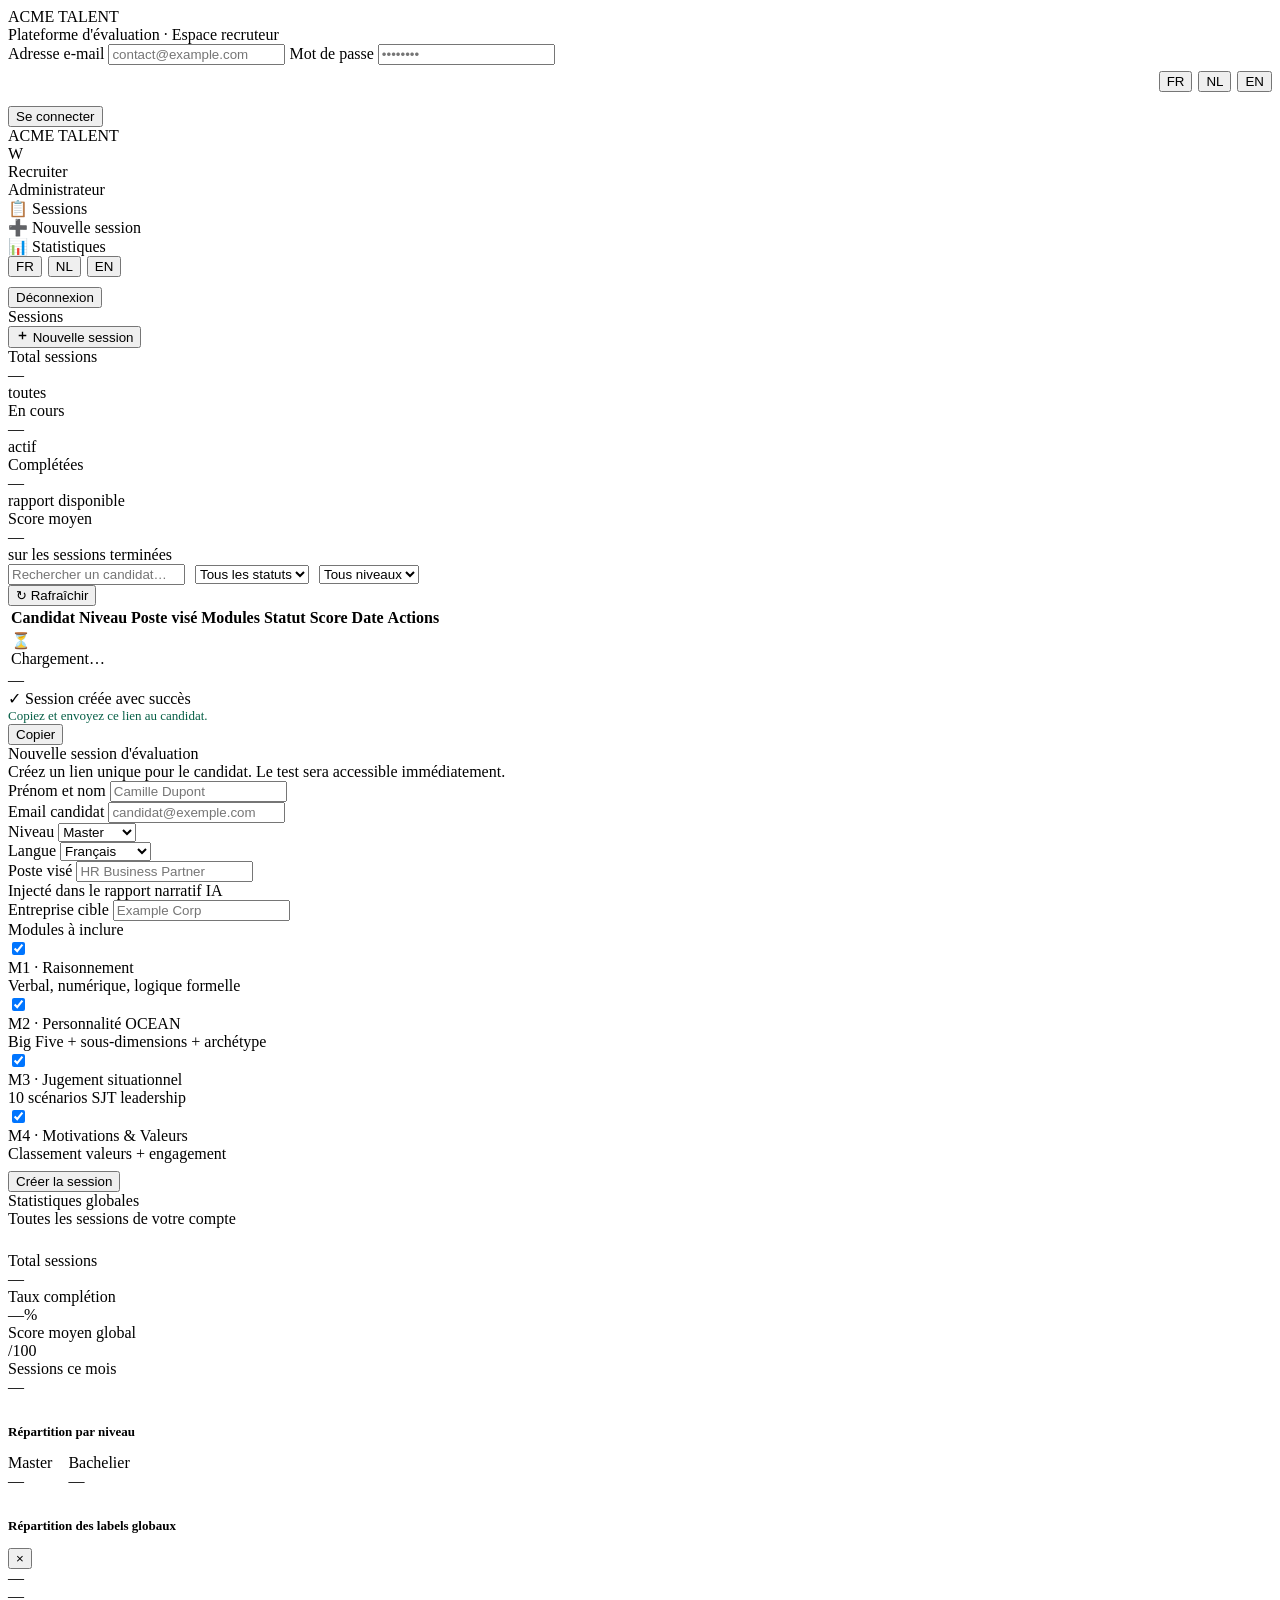
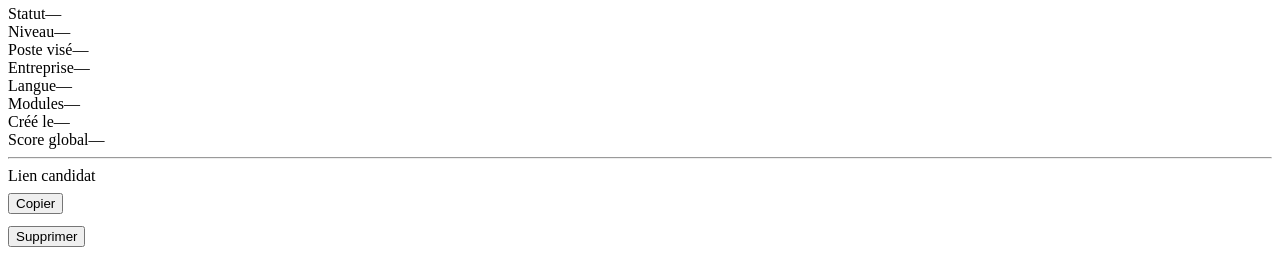
==== commit 64524dce: "Split frontend assets and escape rendered content - Move page styles and scripts into css/ and js/ -" ====
--- a/frontend/dashboard.html
+++ b/frontend/dashboard.html
@@ -10,409 +10,7 @@
 
 <script src="config.js"></script>
 <script src="i18n.js"></script>
-<style>
-
-  :root {
-    --navy:   #1E293B;
-    --navy2:  #1e6058;
-    --coral:  #6366F1;
-    --beige:  #C7D2FE;
-    --bg:     #F4F6F8;
-    --white:  #ffffff;
-    --grey:   #6B7280;
-    --border: #E5E7EB;
-    --text:   #1F2937;
-    --radius: 12px;
-    --sidebar-w: 240px;
-  }
-
-  * { box-sizing: border-box; margin: 0; padding: 0; }
-  body {
-    font-family: 'Inter', 'Segoe UI', Arial, sans-serif;
-    background: var(--bg);
-    color: var(--text);
-    font-size: 14px;
-    line-height: 1.5;
-  }
-
-  .screen { display: none; }
-  .screen.active { display: flex; }
-
-  #screen-login {
-    min-height: 100vh;
-    align-items: center;
-    justify-content: center;
-    background: linear-gradient(135deg, var(--navy) 0%, #0d2e2a 100%);
-  }
-  .login-card {
-    background: var(--white);
-    border-radius: 20px;
-    padding: 48px 44px;
-    width: 400px;
-    box-shadow: 0 24px 64px rgba(0,0,0,0.25);
-  }
-  .login-logo {
-    font-family: 'DM Serif Display', serif;
-    color: var(--navy);
-    font-size: 28px;
-    letter-spacing: 4px;
-    font-weight: 700;
-    margin-bottom: 8px;
-  }
-  .login-tagline { color: var(--grey); font-size: 13px; margin-bottom: 36px; }
-  .login-label { display: block; font-size: 12px; font-weight: 600; color: var(--grey); letter-spacing: 0.5px; margin-bottom: 6px; text-transform: uppercase; }
-  .login-input {
-    width: 100%;
-    border: 1.5px solid var(--border);
-    border-radius: 8px;
-    padding: 11px 14px;
-    font-size: 14px;
-    font-family: inherit;
-    outline: none;
-    transition: border 0.15s;
-    margin-bottom: 16px;
-  }
-  .login-input:focus { border-color: var(--navy); }
-  .login-btn {
-    width: 100%;
-    background: var(--navy);
-    color: white;
-    border: none;
-    border-radius: 8px;
-    padding: 12px;
-    font-size: 14px;
-    font-weight: 600;
-    cursor: pointer;
-    font-family: inherit;
-    transition: background 0.15s;
-    margin-top: 4px;
-  }
-  .login-btn:hover { background: var(--navy2); }
-  .login-btn:disabled { opacity: 0.6; cursor: not-allowed; }
-  .login-error { color: var(--coral); font-size: 13px; margin-top: 12px; display: none; }
-
-  #screen-app {
-    min-height: 100vh;
-    flex-direction: row;
-  }
-
-  .sidebar {
-    width: var(--sidebar-w);
-    background: var(--navy);
-    min-height: 100vh;
-    display: flex;
-    flex-direction: column;
-    position: fixed;
-    top: 0; left: 0; bottom: 0;
-    z-index: 50;
-    box-shadow: 2px 0 20px rgba(0,0,0,0.15);
-  }
-  .sidebar-logo {
-    padding: 28px 24px 20px;
-    font-family: 'DM Serif Display', serif;
-    color: var(--beige);
-    font-size: 18px;
-    letter-spacing: 3px;
-    font-weight: 700;
-    border-bottom: 1px solid rgba(255,255,255,0.08);
-  }
-  .sidebar-user {
-    padding: 16px 20px;
-    display: flex;
-    align-items: center;
-    gap: 10px;
-    border-bottom: 1px solid rgba(255,255,255,0.08);
-  }
-  .sidebar-avatar {
-    width: 36px; height: 36px;
-    border-radius: 50%;
-    background: var(--coral);
-    display: flex; align-items: center; justify-content: center;
-    font-weight: 700; font-size: 13px; color: white;
-    flex-shrink: 0;
-  }
-  .sidebar-user-info { flex: 1; min-width: 0; }
-  .sidebar-user-name { color: white; font-size: 13px; font-weight: 600; white-space: nowrap; overflow: hidden; text-overflow: ellipsis; }
-  .sidebar-user-role { color: rgba(255,255,255,0.45); font-size: 11px; }
-
-  .sidebar-nav { padding: 12px 0; flex: 1; }
-  .nav-item {
-    display: flex;
-    align-items: center;
-    gap: 10px;
-    padding: 10px 20px;
-    color: rgba(255,255,255,0.6);
-    cursor: pointer;
-    border-radius: 0;
-    font-size: 13px;
-    font-weight: 500;
-    transition: all 0.15s;
-    border-left: 3px solid transparent;
-    user-select: none;
-  }
-  .nav-item:hover { background: rgba(255,255,255,0.06); color: rgba(255,255,255,0.9); }
-  .nav-item.active { background: rgba(255,255,255,0.1); color: white; border-left-color: var(--beige); }
-  .nav-icon { width: 18px; text-align: center; font-size: 16px; }
-
-  .sidebar-footer { padding: 16px 20px; border-top: 1px solid rgba(255,255,255,0.08); }
-  .logout-btn {
-    width: 100%; background: none; border: 1px solid rgba(255,255,255,0.2);
-    color: rgba(255,255,255,0.6); border-radius: 7px; padding: 8px 12px;
-    font-size: 12px; cursor: pointer; font-family: inherit; transition: all 0.15s;
-  }
-  .logout-btn:hover { border-color: var(--coral); color: var(--coral); }
-
-  .main {
-    margin-left: var(--sidebar-w);
-    flex: 1;
-    min-height: 100vh;
-    display: flex;
-    flex-direction: column;
-  }
-
-  .topheader {
-    background: var(--white);
-    border-bottom: 1px solid var(--border);
-    padding: 0 32px;
-    height: 60px;
-    display: flex;
-    align-items: center;
-    justify-content: space-between;
-    position: sticky;
-    top: 0;
-    z-index: 40;
-  }
-  .topheader-title { font-size: 16px; font-weight: 700; color: var(--navy); }
-  .topheader-actions { display: flex; gap: 10px; align-items: center; }
-
-  .content-panel { display: none; flex: 1; flex-direction: column; padding: 28px 32px; }
-  .content-panel.active { display: flex; }
-
-  .stats-row { display: flex; gap: 16px; margin-bottom: 28px; flex-wrap: wrap; }
-  .stat-card {
-    background: var(--white);
-    border-radius: var(--radius);
-    padding: 20px 24px;
-    flex: 1;
-    min-width: 160px;
-    border: 1px solid var(--border);
-  }
-  .stat-label { font-size: 11px; color: var(--grey); font-weight: 600; text-transform: uppercase; letter-spacing: 0.5px; margin-bottom: 8px; }
-  .stat-val { font-size: 28px; font-weight: 700; color: var(--navy); }
-  .stat-sub { font-size: 12px; color: var(--grey); margin-top: 4px; }
-  .stat-dot { width: 8px; height: 8px; border-radius: 50%; display: inline-block; margin-right: 5px; }
-
-  .table-card { background: var(--white); border-radius: var(--radius); border: 1px solid var(--border); overflow: hidden; }
-  .table-toolbar {
-    padding: 16px 20px;
-    display: flex;
-    align-items: center;
-    justify-content: space-between;
-    border-bottom: 1px solid var(--border);
-    gap: 12px;
-    flex-wrap: wrap;
-  }
-  .table-search {
-    border: 1.5px solid var(--border);
-    border-radius: 7px;
-    padding: 7px 14px;
-    font-size: 13px;
-    font-family: inherit;
-    outline: none;
-    width: 220px;
-    transition: border 0.15s;
-  }
-  .table-search:focus { border-color: var(--navy); }
-  .filter-select {
-    border: 1.5px solid var(--border);
-    border-radius: 7px;
-    padding: 7px 12px;
-    font-size: 13px;
-    font-family: inherit;
-    outline: none;
-    background: white;
-    cursor: pointer;
-  }
-  table { width: 100%; border-collapse: collapse; }
-  thead th {
-    background: #F9FAFB;
-    padding: 10px 16px;
-    text-align: left;
-    font-size: 11px;
-    font-weight: 700;
-    color: var(--grey);
-    text-transform: uppercase;
-    letter-spacing: 0.5px;
-    border-bottom: 1px solid var(--border);
-    white-space: nowrap;
-  }
-  tbody tr { border-bottom: 1px solid #F3F4F6; transition: background 0.1s; cursor: pointer; }
-  tbody tr:last-child { border-bottom: none; }
-  tbody tr:hover { background: #F9FAFB; }
-  td { padding: 12px 16px; font-size: 13px; color: var(--text); }
-  .td-name { font-weight: 600; }
-  .td-email { color: var(--grey); font-size: 12px; margin-top: 2px; }
-
-  .badge {
-    display: inline-flex; align-items: center; gap: 5px;
-    padding: 3px 10px; border-radius: 20px;
-    font-size: 11px; font-weight: 600;
-  }
-  .badge-pending    { background: #FEF3C7; color: #92400E; }
-  .badge-in_progress { background: #DBEAFE; color: #1E40AF; }
-  .badge-completed  { background: #D1FAE5; color: #065F46; }
-  .badge-dot { width: 6px; height: 6px; border-radius: 50%; background: currentColor; }
-
-  .score-pill { display: inline-block; padding: 2px 10px; border-radius: 20px; font-size: 12px; font-weight: 700; }
-  .score-high   { background: #D1FAE5; color: #065F46; }
-  .score-solid  { background: #DBEAFE; color: #1E40AF; }
-  .score-mid    { background: #FEF3C7; color: #92400E; }
-  .score-low    { background: #FEE2E2; color: #991B1B; }
-
-  .action-btn {
-    background: none; border: 1.5px solid var(--border); border-radius: 6px;
-    padding: 5px 12px; font-size: 12px; cursor: pointer; font-family: inherit;
-    font-weight: 600; color: var(--navy); transition: all 0.15s;
-  }
-  .action-btn:hover { border-color: var(--navy); background: var(--navy); color: white; }
-  .action-btn.coral { border-color: var(--coral); color: var(--coral); }
-  .action-btn.coral:hover { background: var(--coral); color: white; }
-
-  .empty-state { text-align: center; padding: 60px 24px; color: var(--grey); }
-  .empty-icon { font-size: 40px; margin-bottom: 12px; }
-  .empty-text { font-size: 14px; }
-
-  .table-footer { padding: 12px 20px; display: flex; align-items: center; justify-content: space-between; border-top: 1px solid var(--border); font-size: 12px; color: var(--grey); }
-  .page-btns { display: flex; gap: 4px; }
-  .page-btn { border: 1.5px solid var(--border); background: white; border-radius: 5px; padding: 4px 10px; cursor: pointer; font-size: 12px; transition: all 0.1s; }
-  .page-btn:hover { border-color: var(--navy); }
-  .page-btn.active { background: var(--navy); color: white; border-color: var(--navy); }
-
-  .form-card { background: var(--white); border-radius: var(--radius); border: 1px solid var(--border); padding: 28px 32px; max-width: 680px; }
-  .form-title { font-size: 16px; font-weight: 700; color: var(--navy); margin-bottom: 4px; }
-  .form-sub { color: var(--grey); font-size: 13px; margin-bottom: 28px; }
-  .form-row { display: flex; gap: 16px; }
-  .form-group { flex: 1; margin-bottom: 20px; }
-  .form-label { display: block; font-size: 12px; font-weight: 600; color: var(--grey); text-transform: uppercase; letter-spacing: 0.5px; margin-bottom: 6px; }
-  .form-input, .form-select, .form-textarea {
-    width: 100%; border: 1.5px solid var(--border); border-radius: 8px;
-    padding: 10px 14px; font-size: 14px; font-family: inherit;
-    outline: none; transition: border 0.15s; background: white;
-  }
-  .form-input:focus, .form-select:focus, .form-textarea:focus { border-color: var(--navy); }
-  .form-textarea { resize: vertical; min-height: 72px; }
-  .form-hint { font-size: 11px; color: var(--grey); margin-top: 4px; }
-
-  .modules-grid { display: grid; grid-template-columns: 1fr 1fr; gap: 10px; }
-  .module-check {
-    display: flex; align-items: flex-start; gap: 10px;
-    border: 1.5px solid var(--border); border-radius: 8px;
-    padding: 12px 14px; cursor: pointer; transition: all 0.15s;
-    user-select: none;
-  }
-  .module-check:hover { border-color: var(--navy); }
-  .module-check input[type=checkbox] { margin-top: 2px; accent-color: var(--navy); flex-shrink: 0; }
-  .module-check.checked { border-color: var(--navy); background: #f0f6f5; }
-  .module-check-name { font-size: 13px; font-weight: 600; color: var(--text); }
-  .module-check-desc { font-size: 11px; color: var(--grey); margin-top: 2px; }
-
-  .form-submit {
-    background: var(--navy); color: white; border: none; border-radius: 8px;
-    padding: 12px 28px; font-size: 14px; font-weight: 600; cursor: pointer;
-    font-family: inherit; transition: background 0.15s;
-  }
-  .form-submit:hover { background: var(--navy2); }
-  .form-submit:disabled { opacity: 0.6; cursor: not-allowed; }
-
-  .success-banner {
-    background: #D1FAE5; border: 1px solid #6EE7B7; border-radius: 10px;
-    padding: 20px 24px; margin-bottom: 20px; display: none;
-  }
-  .success-banner-title { font-size: 14px; font-weight: 700; color: #065F46; margin-bottom: 6px; }
-  .success-link-wrap { display: flex; align-items: center; gap: 10px; margin-top: 10px; }
-  .success-link {
-    flex: 1; border: 1px solid #6EE7B7; border-radius: 7px; background: white;
-    padding: 8px 12px; font-size: 12px; color: #065F46; font-family: monospace;
-    overflow: hidden; white-space: nowrap; text-overflow: ellipsis;
-  }
-  .copy-btn {
-    background: var(--navy); color: white; border: none; border-radius: 7px;
-    padding: 8px 16px; font-size: 12px; font-weight: 600; cursor: pointer;
-    white-space: nowrap; font-family: inherit;
-  }
-  .copy-btn:hover { background: var(--navy2); }
-
-  .modal-backdrop {
-    position: fixed; inset: 0; background: rgba(0,0,0,0.45);
-    display: none; align-items: center; justify-content: center; z-index: 200;
-  }
-  .modal-backdrop.open { display: flex; }
-  .modal {
-    background: white; border-radius: 16px; padding: 32px;
-    width: 520px; max-width: 95vw; max-height: 90vh;
-    overflow-y: auto; box-shadow: 0 24px 64px rgba(0,0,0,0.25);
-    position: relative;
-  }
-  .modal-close {
-    position: absolute; top: 16px; right: 16px;
-    background: none; border: none; font-size: 20px; cursor: pointer;
-    color: var(--grey); line-height: 1;
-  }
-  .modal-title { font-size: 18px; font-weight: 700; color: var(--navy); margin-bottom: 4px; }
-  .modal-sub { color: var(--grey); font-size: 13px; margin-bottom: 24px; }
-  .modal-row { display: flex; gap: 10px; margin-bottom: 12px; }
-  .modal-label { font-size: 12px; color: var(--grey); font-weight: 600; width: 120px; flex-shrink: 0; }
-  .modal-val { font-size: 13px; color: var(--text); font-weight: 500; }
-  .modal-divider { border: none; border-top: 1px solid var(--border); margin: 20px 0; }
-  .modal-actions { display: flex; gap: 10px; justify-content: flex-end; margin-top: 20px; }
-
-  .toast {
-    position: fixed; bottom: 24px; right: 24px;
-    background: var(--navy); color: white; border-radius: 10px;
-    padding: 12px 20px; font-size: 13px; font-weight: 600;
-    z-index: 999; box-shadow: 0 8px 24px rgba(0,0,0,0.2);
-    opacity: 0; transform: translateY(10px);
-    transition: all 0.25s;
-    pointer-events: none;
-  }
-  .toast.show { opacity: 1; transform: translateY(0); }
-
-  .spinner {
-    width: 18px; height: 18px;
-    border: 2px solid rgba(255,255,255,0.3);
-    border-top-color: white;
-    border-radius: 50%;
-    animation: spin 0.7s linear infinite;
-    display: inline-block;
-    vertical-align: middle;
-    margin-right: 8px;
-  }
-  @keyframes spin { to { transform: rotate(360deg); } }
-
-  .btn-primary {
-    background: var(--navy); color: white; border: none; border-radius: 8px;
-    padding: 9px 20px; font-size: 13px; font-weight: 600; cursor: pointer;
-    font-family: inherit; transition: background 0.15s; display: inline-flex;
-    align-items: center; gap: 6px;
-  }
-  .btn-primary:hover { background: var(--navy2); }
-
-  @media (max-width: 768px) {
-    .sidebar { transform: translateX(-100%); transition: transform 0.25s; }
-    .sidebar.open { transform: translateX(0); }
-    .main { margin-left: 0; }
-    .stats-row { flex-direction: column; }
-    .form-row { flex-direction: column; }
-    .modules-grid { grid-template-columns: 1fr; }
-    .topheader { padding: 0 16px; }
-    .content-panel { padding: 20px 16px; }
-  }
-  .lang-pill { font-family: inherit; font-size: 11px; font-weight: 600; letter-spacing: 1px; padding: 4px 10px; border: 1px solid var(--border); background: transparent; color: var(--grey); border-radius: 4px; cursor: pointer; }
-  .lang-pill:hover { color: var(--navy); border-color: var(--navy); }
-  html[lang="fr"] .lang-pill[onclick*="'fr'"],
-  html[lang="nl"] .lang-pill[onclick*="'nl'"],
-  html[lang="en"] .lang-pill[onclick*="'en'"] { background: var(--navy); color: var(--white); border-color: var(--navy); }
-</style>
+<link rel="stylesheet" href="css/dashboard.css">
 </head>
 <body>
 
@@ -725,471 +323,7 @@
 
 <div class="toast" id="toast"></div>
 
-<script>
-const APP_BUILD = "2026-05-07-dashboard-build-stamp";
-const API_BASE  = (window.ASSESSMENT_API_BASE || 'http://localhost:8000') + '/api/v1';
-const CANDIDATE_BASE = window.location.origin + '/test';
-console.info(`[assessment] dashboard build=${APP_BUILD} api=${API_BASE}`);
-
-let _jwt        = localStorage.getItem('assessment_jwt') || '';
-let _user       = JSON.parse(localStorage.getItem('assessment_user') || 'null');
-let _sessions   = [];
-let _filtered   = [];
-let _page       = 1;
-const PAGE_SIZE = 15;
-let _modalSession = null;
-
-function el(id) { return document.getElementById(id); }
-function setText(id, v) { const e=el(id); if(e) e.textContent=v; }
-function show(id) { const e=el(id); if(e) { e.classList.add('active'); } }
-function hide(id) { const e=el(id); if(e) { e.classList.remove('active'); } }
-function escHtml(s) { return String(s||'').replace(/&/g,'&amp;').replace(/</g,'&lt;').replace(/>/g,'&gt;'); }
-
-function toast(msg, duration=3000) {
-  const t = el('toast');
-  t.textContent = msg;
-  t.classList.add('show');
-  setTimeout(()=>t.classList.remove('show'), duration);
-}
-
-async function apiFetch(path, opts={}) {
-  const headers = { 'Content-Type': 'application/json', ...(opts.headers||{}) };
-  if (_jwt) headers['Authorization'] = `Bearer ${_jwt}`;
-  const resp = await fetch(API_BASE + path, { ...opts, headers });
-  if (resp.status === 401) { doLogout(); throw new Error('401'); }
-  return resp;
-}
-
-function showScreen(id) {
-  document.querySelectorAll('.screen').forEach(s=>s.classList.remove('active'));
-  const s = el(id); if(s) s.classList.add('active');
-}
-
-function showPanel(id) {
-  document.querySelectorAll('.content-panel').forEach(p=>p.classList.remove('active'));
-  document.querySelectorAll('.nav-item').forEach(n=>n.classList.remove('active'));
-  const panel = el('panel-'+id);
-  if(panel) panel.classList.add('active');
-  const nav = document.querySelector(`[data-panel="${id}"]`);
-  if(nav) nav.classList.add('active');
-  const titles = {sessions: K.t('sessions_title'), create: K.t('nav_new_session'), stats: K.t('nav_stats')};
-  setText('panel-title', titles[id]||id);
-  if(id==='stats') computeStats();
-}
-
-function setUILang(lang) {
-  K.saveLang(lang);
-  K.setLang(lang);
-}
-
-K.setLang(K.loadStoredLang('fr'));
-
-async function doLogin() {
-  const email = el('login-email').value.trim();
-  const pwd   = el('login-password').value;
-  const errEl = el('login-error');
-  const btn   = el('login-btn');
-  errEl.style.display = 'none';
-
-  if (!email || !pwd) { errEl.textContent = K.t('err_fill_all_fields'); errEl.style.display='block'; return; }
-
-  btn.disabled = true;
-  btn.innerHTML = '<span class="spinner"></span> ' + K.t('logging_in');
-
-  try {
-    btn.innerHTML = '<span class="spinner"></span> Réveil du serveur…';
-    await fetch((window.ASSESSMENT_API_BASE || '') + '/health', {
-      method: 'GET',
-      signal: AbortSignal.timeout(60000),
-    });
-  } catch (e) {
-    console.warn('[login] health-ping failed (continuing anyway):', e);
-  }
-  btn.innerHTML = '<span class="spinner"></span> ' + K.t('logging_in');
-
-  try {
-    const resp = await fetch(API_BASE + '/auth/login', {
-      method: 'POST',
-      headers: {'Content-Type':'application/json'},
-      body: JSON.stringify({email, password: pwd}),
-      signal: AbortSignal.timeout(30000),
-    });
-
-    if (!resp.ok) {
-      const data = await resp.json().catch(()=>({}));
-      throw new Error(data.detail || K.t('err_invalid_credentials'));
-    }
-
-    const data = await resp.json();
-    _jwt = data.access_token;
-    _user = data.user || {name: email.split('@')[0], role: 'advisor'};
-    localStorage.setItem('assessment_jwt', _jwt);
-    localStorage.setItem('assessment_user', JSON.stringify(_user));
-    bootApp();
-
-  } catch(e) {
-    let msg = e.message || K.t('err_login_generic');
-
-    if (/failed to fetch|network|aborted|timeout/i.test(String(e))) {
-      msg = "Le serveur d'API n'a pas répondu (" + API_BASE + "). Réessayez dans 30s — il sort de veille.";
-    }
-    errEl.textContent = msg;
-    errEl.style.display = 'block';
-    console.error('[login] error:', e);
-  } finally {
-    btn.disabled = false;
-    btn.textContent = K.t('btn_login');
-  }
-}
-
-['login-email','login-password'].forEach(id=>{
-  const inp = el(id);
-  if(inp) inp.addEventListener('keydown', e=>{ if(e.key==='Enter') doLogin(); });
-});
-
-function doLogout() {
-  _jwt = ''; _user = null;
-  localStorage.removeItem('assessment_jwt');
-  localStorage.removeItem('assessment_user');
-  showScreen('screen-login');
-}
-
-function bootApp() {
-
-  if (_user) {
-    setText('user-name', _user.name || _user.email || 'Recruteur');
-    setText('user-role', _user.role === 'admin' ? K.t('role_admin') : K.t('role_advisor'));
-    const avatar = el('user-avatar');
-    if(avatar) avatar.textContent = (_user.name||'R')[0].toUpperCase();
-  }
-  showScreen('screen-app');
-  showPanel('sessions');
-  loadSessions();
-
-  document.querySelectorAll('.module-check input[type=checkbox]').forEach(cb=>{
-    cb.addEventListener('change', function(){
-      this.closest('.module-check').classList.toggle('checked', this.checked);
-    });
-  });
-}
-
-async function loadSessions() {
-  const tbody = el('sessions-tbody');
-  tbody.innerHTML = `<tr><td colspan="8"><div class="empty-state"><div class="empty-icon">⏳</div><div class="empty-text">${K.t('loading_dots')}</div></div></td></tr>`;
-
-  try {
-    const resp = await apiFetch('/sessions');
-    if (!resp.ok) throw new Error(`HTTP ${resp.status}`);
-    const data = await resp.json();
-    _sessions = Array.isArray(data) ? data : (data.sessions || []);
-    _filtered = [..._sessions];
-    _page = 1;
-    renderTable();
-    renderStats();
-  } catch(e) {
-    tbody.innerHTML = `<tr><td colspan="8"><div class="empty-state"><div class="empty-icon">⚠️</div><div class="empty-text">${K.t('err_loading_retry')} <button onclick="loadSessions()" style="background:none;border:none;color:var(--navy);font-weight:600;cursor:pointer;">${K.t('err_retry')}</button></div></div></td></tr>`;
-  }
-}
-
-function filterTable() {
-  const q     = (el('search-input').value||'').toLowerCase();
-  const st    = el('filter-status').value;
-  const lvl   = el('filter-level').value;
-  _filtered = _sessions.filter(s=>{
-    const matchQ  = !q || (s.candidate_name||'').toLowerCase().includes(q) || (s.candidate_email||'').toLowerCase().includes(q);
-    const matchSt = !st || s.status===st;
-    const matchLv = !lvl || s.level===lvl;
-    return matchQ && matchSt && matchLv;
-  });
-  _page = 1;
-  renderTable();
-}
-
-function renderTable() {
-  const tbody = el('sessions-tbody');
-  const total = _filtered.length;
-  const start = (_page-1)*PAGE_SIZE;
-  const slice = _filtered.slice(start, start+PAGE_SIZE);
-
-  setText('table-count', `${total} ${K.t('results_suffix')}`);
-
-  if (!total) {
-    tbody.innerHTML = '<tr><td colspan="8"><div class="empty-state"><div class="empty-icon">🔍</div><div class="empty-text">—</div></div></td></tr>';
-    renderPager(0);
-    return;
-  }
-
-  tbody.innerHTML = slice.map(s => {
-    const statusBadge = {
-      pending:     `<span class="badge badge-pending"><span class="badge-dot"></span>${K.t('status_pending')}</span>`,
-      in_progress: `<span class="badge badge-in_progress"><span class="badge-dot"></span>${K.t('status_in_progress')}</span>`,
-      completed:   `<span class="badge badge-completed"><span class="badge-dot"></span>${K.t('status_completed')}</span>`
-    }[s.status] || s.status;
-
-    const scoreCell = s.score_global != null
-      ? `<span class="score-pill ${scoreClass(s.score_global)}">${s.score_global}/100</span>`
-      : '<span style="color:#9CA3AF">—</span>';
-
-    const reportBtn = s.status==='completed'
-      ? `<button class="action-btn" onclick="event.stopPropagation();openReportForSession('${s.id}')">${K.t('btn_view_report')}</button>`
-      : '';
-
-    const mods = Array.isArray(s.modules) ? `M1–M${s.modules.length}` : '—';
-    const dateLocale = ({fr:'fr-BE', nl:'nl-BE', en:'en-GB'}[K.getLang()] || 'fr-BE');
-    const date = s.created_at ? new Date(s.created_at).toLocaleDateString(dateLocale) : '—';
-
-    return `<tr onclick="openSessionModal('${s.id}')">
-      <td>
-        <div class="td-name">${escHtml(s.candidate_name||'—')}</div>
-        <div class="td-email">${escHtml(s.candidate_email||'')}</div>
-      </td>
-      <td>${s.level==='master' ? K.t('level_master') : K.t('level_bachelor')}</td>
-      <td>${escHtml(s.position_visee||'—')}</td>
-      <td>${mods}</td>
-      <td>${statusBadge}</td>
-      <td>${scoreCell}</td>
-      <td style="white-space:nowrap;color:var(--grey)">${date}</td>
-      <td onclick="event.stopPropagation()" style="white-space:nowrap">
-        <div style="display:flex;gap:6px;">${reportBtn}</div>
-      </td>
-    </tr>`;
-  }).join('');
-
-  renderPager(total);
-}
-
-function scoreClass(s) {
-  if (s >= 75) return 'score-high';
-  if (s >= 55) return 'score-solid';
-  if (s >= 35) return 'score-mid';
-  return 'score-low';
-}
-
-function renderPager(total) {
-  const pages = Math.ceil(total / PAGE_SIZE);
-  const wrap = el('page-btns');
-  if (!wrap) return;
-  if (pages <= 1) { wrap.innerHTML=''; return; }
-  wrap.innerHTML = Array.from({length:pages},(_,i)=>
-    `<button class="page-btn${_page===i+1?' active':''}" onclick="gotoPage(${i+1})">${i+1}</button>`
-  ).join('');
-}
-
-function gotoPage(p) { _page=p; renderTable(); }
-
-function renderStats() {
-  const total     = _sessions.length;
-  const inProg    = _sessions.filter(s=>s.status==='in_progress').length;
-  const done      = _sessions.filter(s=>s.status==='completed').length;
-  const withScore = _sessions.filter(s=>s.score_global!=null);
-  const avg       = withScore.length ? Math.round(withScore.reduce((a,s)=>a+s.score_global,0)/withScore.length) : null;
-
-  setText('stat-total',     total);
-  setText('stat-progress',  inProg);
-  setText('stat-completed', done);
-  setText('stat-avg',       avg!=null ? avg+'/100' : '—');
-}
-
-function openSessionModal(id) {
-  const s = _sessions.find(x=>x.id===id);
-  if (!s) return;
-  _modalSession = s;
-
-  setText('modal-candidate', s.candidate_name||'—');
-  setText('modal-sub',       s.candidate_email||'—');
-  el('modal-status').innerHTML = {
-    pending:     `<span class="badge badge-pending">${K.t('status_pending')}</span>`,
-    in_progress: `<span class="badge badge-in_progress">${K.t('status_in_progress')}</span>`,
-    completed:   `<span class="badge badge-completed">${K.t('status_completed')}</span>`
-  }[s.status] || s.status;
-  setText('modal-level',    s.level==='master' ? K.t('level_master') : K.t('level_bachelor'));
-  setText('modal-position', s.position_visee||'—');
-  setText('modal-company',  s.entreprise_cible||'—');
-  setText('modal-lang',     {fr: K.t('lang_fr'), nl: K.t('lang_nl'), en: K.t('lang_en')}[s.lang] || s.lang || '—');
-  setText('modal-modules',  Array.isArray(s.modules) ? s.modules.join(', ') : '—');
-  const _modalLocale = ({fr:'fr-BE', nl:'nl-BE', en:'en-GB'}[K.getLang()] || 'fr-BE');
-  setText('modal-date',     s.created_at ? new Date(s.created_at).toLocaleDateString(_modalLocale,{day:'numeric',month:'long',year:'numeric'}) : '—');
-  setText('modal-score',    s.score_global!=null ? s.score_global+'/100' : '—');
-
-  const link = `${CANDIDATE_BASE}/${s.token}`;
-  const modalLink = el('modal-link'); if(modalLink) modalLink.textContent = link;
-
-  const reportBtn = el('modal-report-btn');
-  if(reportBtn) reportBtn.style.display = s.status==='completed' ? 'inline-flex' : 'none';
-
-  el('session-modal').classList.add('open');
-}
-
-function closeModal() { el('session-modal').classList.remove('open'); _modalSession=null; }
-
-function copyModalLink() {
-  const link = el('modal-link');
-  if (!link) return;
-  navigator.clipboard.writeText(link.textContent).then(()=>toast('Lien copié !')).catch(()=>{
-    const inp = document.createElement('input');
-    inp.value = link.textContent; document.body.appendChild(inp);
-    inp.select(); document.execCommand('copy'); document.body.removeChild(inp);
-    toast('Lien copié !');
-  });
-}
-
-function openReport() {
-  if (!_modalSession) return;
-  window.open(`report-demo.html?session_id=${_modalSession.id}`, '_blank');
-  closeModal();
-}
-
-function openReportForSession(id) {
-  window.open(`report-demo.html?session_id=${id}`, '_blank');
-}
-
-async function confirmDelete() {
-  if (!_modalSession) return;
-  if (!confirm(K.t('confirm_delete_session', {name: _modalSession.candidate_name}))) return;
-  try {
-    const resp = await apiFetch(`/sessions/${_modalSession.id}`, {method:'DELETE'});
-    if (!resp.ok) throw new Error();
-    toast(K.t('toast_session_deleted'));
-    closeModal();
-    loadSessions();
-  } catch {
-    toast(K.t('toast_delete_error'));
-  }
-}
-
-document.addEventListener('keydown', e=>{ if(e.key==='Escape') closeModal(); });
-
-async function createSession() {
-  const name     = el('f-name').value.trim();
-  const email    = el('f-email').value.trim();
-  const level    = el('f-level').value;
-  const lang     = el('f-lang').value;
-  const position = el('f-position').value.trim();
-  const company  = el('f-company').value.trim();
-  const errEl    = el('create-error');
-  const btn      = el('create-btn');
-
-  errEl.style.display = 'none';
-
-  if (!name || !email) {
-    errEl.textContent = K.t('err_fill_all_fields'); errEl.style.display='block'; return;
-  }
-  if (!/^[^\s@]+@[^\s@]+\.[^\s@]+$/.test(email)) {
-    errEl.textContent = K.t('err_fill_all_fields'); errEl.style.display='block'; return;
-  }
-
-  const modules = Array.from(document.querySelectorAll('.module-check input:checked')).map(c=>c.value);
-  if (!modules.length) {
-    errEl.textContent = K.t('err_fill_all_fields'); errEl.style.display='block'; return;
-  }
-
-  btn.disabled = true;
-  btn.innerHTML = '<span class="spinner"></span> ' + K.t('logging_in');
-
-  try {
-    const resp = await apiFetch('/sessions', {
-      method: 'POST',
-      body: JSON.stringify({ candidate_name:name, candidate_email:email, level, lang, modules, position_visee:position||null, entreprise_cible:company||null })
-    });
-    if (!resp.ok) {
-      const d = await resp.json().catch(()=>({}));
-      const detail = Array.isArray(d.detail)
-        ? d.detail.map(e => e.msg || JSON.stringify(e)).join(', ')
-        : (typeof d.detail === 'string' ? d.detail : `HTTP ${resp.status}`);
-      throw new Error(detail);
-    }
-    const data = await resp.json();
-    const token = data.token || data.id;
-    const link  = `${CANDIDATE_BASE}/${token}`;
-
-    const banner = el('success-banner');
-    banner.style.display = 'block';
-    el('success-link').textContent = link;
-    banner.scrollIntoView({behavior:'smooth', block:'start'});
-
-    ['f-name','f-email','f-position','f-company'].forEach(id=>{ const e=el(id); if(e) e.value=''; });
-    document.querySelectorAll('.module-check input').forEach(cb=>{ cb.checked=true; cb.closest('.module-check').classList.add('checked'); });
-
-    loadSessions();
-
-  } catch(e) {
-    errEl.textContent = e.message || K.t('err_login_generic');
-    errEl.style.display = 'block';
-  } finally {
-    btn.disabled = false;
-    btn.textContent = K.t('btn_create_session');
-  }
-}
-
-function copyLink() {
-  const link = el('success-link');
-  if (!link) return;
-  navigator.clipboard.writeText(link.textContent)
-    .then(()=>{ toast('Lien copié !'); el('copy-btn') && (el('copy-btn').textContent='✓ Copié'); })
-    .catch(()=>{
-      const inp=document.createElement('input'); inp.value=link.textContent;
-      document.body.appendChild(inp); inp.select(); document.execCommand('copy');
-      document.body.removeChild(inp); toast('Lien copié !');
-    });
-}
-
-const GLOBAL_LABEL_NAMES = {
-  tres_solide:'Très solide', solide:'Solide', modere:'Modéré',
-  en_progression:'En progression', a_explorer:'À explorer'
-};
-const LABEL_COLORS = {
-  tres_solide:'#1E293B', solide:'#22a380', modere:'#C7D2FE',
-  en_progression:'#6366F1', a_explorer:'#9CA3AF'
-};
-
-function computeStats() {
-  const total  = _sessions.length;
-  const done   = _sessions.filter(s=>s.status==='completed').length;
-  const rate   = total ? Math.round(done/total*100) : 0;
-  const withSc = _sessions.filter(s=>s.score_global!=null);
-  const avg    = withSc.length ? Math.round(withSc.reduce((a,s)=>a+s.score_global,0)/withSc.length) : null;
-  const now    = new Date();
-  const month  = _sessions.filter(s=>{ const d=new Date(s.created_at); return d.getMonth()===now.getMonth()&&d.getFullYear()===now.getFullYear(); }).length;
-  const master = _sessions.filter(s=>s.level==='master').length;
-  const bach   = _sessions.filter(s=>s.level==='bachelier').length;
-
-  setText('s-total',  total);
-  setText('s-rate',   rate+'%');
-  setText('s-avg',    avg!=null ? avg+'/100' : '—');
-  setText('s-month',  month);
-  setText('s-master', master);
-  setText('s-bach',   bach);
-
-  const dist = {};
-  _sessions.filter(s=>s.global_label).forEach(s=>{ dist[s.global_label]=(dist[s.global_label]||0)+1; });
-  const distEl = el('label-dist');
-  if(distEl) {
-    const doneCount = done || 1;
-    distEl.innerHTML = Object.entries(GLOBAL_LABEL_NAMES).map(([k,lbl])=>{
-      const n = dist[k]||0;
-      const pct = Math.round(n/doneCount*100);
-      const color = LABEL_COLORS[k]||'#9CA3AF';
-      return `<div>
-        <div style="display:flex;justify-content:space-between;font-size:12px;margin-bottom:4px;">
-          <span style="color:var(--text);font-weight:500">${lbl}</span>
-          <span style="color:var(--grey)">${n} (${pct}%)</span>
-        </div>
-        <div style="background:#F3F4F6;border-radius:4px;height:8px;">
-          <div style="background:${color};width:${pct}%;height:100%;border-radius:4px;transition:width 0.5s"></div>
-        </div>
-      </div>`;
-    }).join('');
-  }
-}
-
-(function init() {
-
-  if (_jwt && _user) {
-    bootApp();
-  } else {
-    showScreen('screen-login');
-  }
-})();
-</script>
+<script src="js/utils.js"></script>
+<script src="js/dashboard.js"></script>
 </body>
 </html>
--- a/frontend/css/dashboard.css
+++ b/frontend/css/dashboard.css
@@ -0,0 +1,400 @@
+:root {
+    --navy:   #1E293B;
+    --navy2:  #1e6058;
+    --coral:  #6366F1;
+    --beige:  #C7D2FE;
+    --bg:     #F4F6F8;
+    --white:  #ffffff;
+    --grey:   #6B7280;
+    --border: #E5E7EB;
+    --text:   #1F2937;
+    --radius: 12px;
+    --sidebar-w: 240px;
+  }
+
+  * { box-sizing: border-box; margin: 0; padding: 0; }
+  body {
+    font-family: 'Inter', 'Segoe UI', Arial, sans-serif;
+    background: var(--bg);
+    color: var(--text);
+    font-size: 14px;
+    line-height: 1.5;
+  }
+
+  .screen { display: none; }
+  .screen.active { display: flex; }
+
+  #screen-login {
+    min-height: 100vh;
+    align-items: center;
+    justify-content: center;
+    background: linear-gradient(135deg, var(--navy) 0%, #0d2e2a 100%);
+  }
+  .login-card {
+    background: var(--white);
+    border-radius: 20px;
+    padding: 48px 44px;
+    width: 400px;
+    box-shadow: 0 24px 64px rgba(0,0,0,0.25);
+  }
+  .login-logo {
+    font-family: 'DM Serif Display', serif;
+    color: var(--navy);
+    font-size: 28px;
+    letter-spacing: 4px;
+    font-weight: 700;
+    margin-bottom: 8px;
+  }
+  .login-tagline { color: var(--grey); font-size: 13px; margin-bottom: 36px; }
+  .login-label { display: block; font-size: 12px; font-weight: 600; color: var(--grey); letter-spacing: 0.5px; margin-bottom: 6px; text-transform: uppercase; }
+  .login-input {
+    width: 100%;
+    border: 1.5px solid var(--border);
+    border-radius: 8px;
+    padding: 11px 14px;
+    font-size: 14px;
+    font-family: inherit;
+    outline: none;
+    transition: border 0.15s;
+    margin-bottom: 16px;
+  }
+  .login-input:focus { border-color: var(--navy); }
+  .login-btn {
+    width: 100%;
+    background: var(--navy);
+    color: white;
+    border: none;
+    border-radius: 8px;
+    padding: 12px;
+    font-size: 14px;
+    font-weight: 600;
+    cursor: pointer;
+    font-family: inherit;
+    transition: background 0.15s;
+    margin-top: 4px;
+  }
+  .login-btn:hover { background: var(--navy2); }
+  .login-btn:disabled { opacity: 0.6; cursor: not-allowed; }
+  .login-error { color: var(--coral); font-size: 13px; margin-top: 12px; display: none; }
+
+  #screen-app {
+    min-height: 100vh;
+    flex-direction: row;
+  }
+
+  .sidebar {
+    width: var(--sidebar-w);
+    background: var(--navy);
+    min-height: 100vh;
+    display: flex;
+    flex-direction: column;
+    position: fixed;
+    top: 0; left: 0; bottom: 0;
+    z-index: 50;
+    box-shadow: 2px 0 20px rgba(0,0,0,0.15);
+  }
+  .sidebar-logo {
+    padding: 28px 24px 20px;
+    font-family: 'DM Serif Display', serif;
+    color: var(--beige);
+    font-size: 18px;
+    letter-spacing: 3px;
+    font-weight: 700;
+    border-bottom: 1px solid rgba(255,255,255,0.08);
+  }
+  .sidebar-user {
+    padding: 16px 20px;
+    display: flex;
+    align-items: center;
+    gap: 10px;
+    border-bottom: 1px solid rgba(255,255,255,0.08);
+  }
+  .sidebar-avatar {
+    width: 36px; height: 36px;
+    border-radius: 50%;
+    background: var(--coral);
+    display: flex; align-items: center; justify-content: center;
+    font-weight: 700; font-size: 13px; color: white;
+    flex-shrink: 0;
+  }
+  .sidebar-user-info { flex: 1; min-width: 0; }
+  .sidebar-user-name { color: white; font-size: 13px; font-weight: 600; white-space: nowrap; overflow: hidden; text-overflow: ellipsis; }
+  .sidebar-user-role { color: rgba(255,255,255,0.45); font-size: 11px; }
+
+  .sidebar-nav { padding: 12px 0; flex: 1; }
+  .nav-item {
+    display: flex;
+    align-items: center;
+    gap: 10px;
+    padding: 10px 20px;
+    color: rgba(255,255,255,0.6);
+    cursor: pointer;
+    border-radius: 0;
+    font-size: 13px;
+    font-weight: 500;
+    transition: all 0.15s;
+    border-left: 3px solid transparent;
+    user-select: none;
+  }
+  .nav-item:hover { background: rgba(255,255,255,0.06); color: rgba(255,255,255,0.9); }
+  .nav-item.active { background: rgba(255,255,255,0.1); color: white; border-left-color: var(--beige); }
+  .nav-icon { width: 18px; text-align: center; font-size: 16px; }
+
+  .sidebar-footer { padding: 16px 20px; border-top: 1px solid rgba(255,255,255,0.08); }
+  .logout-btn {
+    width: 100%; background: none; border: 1px solid rgba(255,255,255,0.2);
+    color: rgba(255,255,255,0.6); border-radius: 7px; padding: 8px 12px;
+    font-size: 12px; cursor: pointer; font-family: inherit; transition: all 0.15s;
+  }
+  .logout-btn:hover { border-color: var(--coral); color: var(--coral); }
+
+  .main {
+    margin-left: var(--sidebar-w);
+    flex: 1;
+    min-height: 100vh;
+    display: flex;
+    flex-direction: column;
+  }
+
+  .topheader {
+    background: var(--white);
+    border-bottom: 1px solid var(--border);
+    padding: 0 32px;
+    height: 60px;
+    display: flex;
+    align-items: center;
+    justify-content: space-between;
+    position: sticky;
+    top: 0;
+    z-index: 40;
+  }
+  .topheader-title { font-size: 16px; font-weight: 700; color: var(--navy); }
+  .topheader-actions { display: flex; gap: 10px; align-items: center; }
+
+  .content-panel { display: none; flex: 1; flex-direction: column; padding: 28px 32px; }
+  .content-panel.active { display: flex; }
+
+  .stats-row { display: flex; gap: 16px; margin-bottom: 28px; flex-wrap: wrap; }
+  .stat-card {
+    background: var(--white);
+    border-radius: var(--radius);
+    padding: 20px 24px;
+    flex: 1;
+    min-width: 160px;
+    border: 1px solid var(--border);
+  }
+  .stat-label { font-size: 11px; color: var(--grey); font-weight: 600; text-transform: uppercase; letter-spacing: 0.5px; margin-bottom: 8px; }
+  .stat-val { font-size: 28px; font-weight: 700; color: var(--navy); }
+  .stat-sub { font-size: 12px; color: var(--grey); margin-top: 4px; }
+  .stat-dot { width: 8px; height: 8px; border-radius: 50%; display: inline-block; margin-right: 5px; }
+
+  .table-card { background: var(--white); border-radius: var(--radius); border: 1px solid var(--border); overflow: hidden; }
+  .table-toolbar {
+    padding: 16px 20px;
+    display: flex;
+    align-items: center;
+    justify-content: space-between;
+    border-bottom: 1px solid var(--border);
+    gap: 12px;
+    flex-wrap: wrap;
+  }
+  .table-search {
+    border: 1.5px solid var(--border);
+    border-radius: 7px;
+    padding: 7px 14px;
+    font-size: 13px;
+    font-family: inherit;
+    outline: none;
+    width: 220px;
+    transition: border 0.15s;
+  }
+  .table-search:focus { border-color: var(--navy); }
+  .filter-select {
+    border: 1.5px solid var(--border);
+    border-radius: 7px;
+    padding: 7px 12px;
+    font-size: 13px;
+    font-family: inherit;
+    outline: none;
+    background: white;
+    cursor: pointer;
+  }
+  table { width: 100%; border-collapse: collapse; }
+  thead th {
+    background: #F9FAFB;
+    padding: 10px 16px;
+    text-align: left;
+    font-size: 11px;
+    font-weight: 700;
+    color: var(--grey);
+    text-transform: uppercase;
+    letter-spacing: 0.5px;
+    border-bottom: 1px solid var(--border);
+    white-space: nowrap;
+  }
+  tbody tr { border-bottom: 1px solid #F3F4F6; transition: background 0.1s; cursor: pointer; }
+  tbody tr:last-child { border-bottom: none; }
+  tbody tr:hover { background: #F9FAFB; }
+  td { padding: 12px 16px; font-size: 13px; color: var(--text); }
+  .td-name { font-weight: 600; }
+  .td-email { color: var(--grey); font-size: 12px; margin-top: 2px; }
+
+  .badge {
+    display: inline-flex; align-items: center; gap: 5px;
+    padding: 3px 10px; border-radius: 20px;
+    font-size: 11px; font-weight: 600;
+  }
+  .badge-pending    { background: #FEF3C7; color: #92400E; }
+  .badge-in_progress { background: #DBEAFE; color: #1E40AF; }
+  .badge-completed  { background: #D1FAE5; color: #065F46; }
+  .badge-dot { width: 6px; height: 6px; border-radius: 50%; background: currentColor; }
+
+  .score-pill { display: inline-block; padding: 2px 10px; border-radius: 20px; font-size: 12px; font-weight: 700; }
+  .score-high   { background: #D1FAE5; color: #065F46; }
+  .score-solid  { background: #DBEAFE; color: #1E40AF; }
+  .score-mid    { background: #FEF3C7; color: #92400E; }
+  .score-low    { background: #FEE2E2; color: #991B1B; }
+
+  .action-btn {
+    background: none; border: 1.5px solid var(--border); border-radius: 6px;
+    padding: 5px 12px; font-size: 12px; cursor: pointer; font-family: inherit;
+    font-weight: 600; color: var(--navy); transition: all 0.15s;
+  }
+  .action-btn:hover { border-color: var(--navy); background: var(--navy); color: white; }
+  .action-btn.coral { border-color: var(--coral); color: var(--coral); }
+  .action-btn.coral:hover { background: var(--coral); color: white; }
+
+  .empty-state { text-align: center; padding: 60px 24px; color: var(--grey); }
+  .empty-icon { font-size: 40px; margin-bottom: 12px; }
+  .empty-text { font-size: 14px; }
+
+  .table-footer { padding: 12px 20px; display: flex; align-items: center; justify-content: space-between; border-top: 1px solid var(--border); font-size: 12px; color: var(--grey); }
+  .page-btns { display: flex; gap: 4px; }
+  .page-btn { border: 1.5px solid var(--border); background: white; border-radius: 5px; padding: 4px 10px; cursor: pointer; font-size: 12px; transition: all 0.1s; }
+  .page-btn:hover { border-color: var(--navy); }
+  .page-btn.active { background: var(--navy); color: white; border-color: var(--navy); }
+
+  .form-card { background: var(--white); border-radius: var(--radius); border: 1px solid var(--border); padding: 28px 32px; max-width: 680px; }
+  .form-title { font-size: 16px; font-weight: 700; color: var(--navy); margin-bottom: 4px; }
+  .form-sub { color: var(--grey); font-size: 13px; margin-bottom: 28px; }
+  .form-row { display: flex; gap: 16px; }
+  .form-group { flex: 1; margin-bottom: 20px; }
+  .form-label { display: block; font-size: 12px; font-weight: 600; color: var(--grey); text-transform: uppercase; letter-spacing: 0.5px; margin-bottom: 6px; }
+  .form-input, .form-select, .form-textarea {
+    width: 100%; border: 1.5px solid var(--border); border-radius: 8px;
+    padding: 10px 14px; font-size: 14px; font-family: inherit;
+    outline: none; transition: border 0.15s; background: white;
+  }
+  .form-input:focus, .form-select:focus, .form-textarea:focus { border-color: var(--navy); }
+  .form-textarea { resize: vertical; min-height: 72px; }
+  .form-hint { font-size: 11px; color: var(--grey); margin-top: 4px; }
+
+  .modules-grid { display: grid; grid-template-columns: 1fr 1fr; gap: 10px; }
+  .module-check {
+    display: flex; align-items: flex-start; gap: 10px;
+    border: 1.5px solid var(--border); border-radius: 8px;
+    padding: 12px 14px; cursor: pointer; transition: all 0.15s;
+    user-select: none;
+  }
+  .module-check:hover { border-color: var(--navy); }
+  .module-check input[type=checkbox] { margin-top: 2px; accent-color: var(--navy); flex-shrink: 0; }
+  .module-check.checked { border-color: var(--navy); background: #f0f6f5; }
+  .module-check-name { font-size: 13px; font-weight: 600; color: var(--text); }
+  .module-check-desc { font-size: 11px; color: var(--grey); margin-top: 2px; }
+
+  .form-submit {
+    background: var(--navy); color: white; border: none; border-radius: 8px;
+    padding: 12px 28px; font-size: 14px; font-weight: 600; cursor: pointer;
+    font-family: inherit; transition: background 0.15s;
+  }
+  .form-submit:hover { background: var(--navy2); }
+  .form-submit:disabled { opacity: 0.6; cursor: not-allowed; }
+
+  .success-banner {
+    background: #D1FAE5; border: 1px solid #6EE7B7; border-radius: 10px;
+    padding: 20px 24px; margin-bottom: 20px; display: none;
+  }
+  .success-banner-title { font-size: 14px; font-weight: 700; color: #065F46; margin-bottom: 6px; }
+  .success-link-wrap { display: flex; align-items: center; gap: 10px; margin-top: 10px; }
+  .success-link {
+    flex: 1; border: 1px solid #6EE7B7; border-radius: 7px; background: white;
+    padding: 8px 12px; font-size: 12px; color: #065F46; font-family: monospace;
+    overflow: hidden; white-space: nowrap; text-overflow: ellipsis;
+  }
+  .copy-btn {
+    background: var(--navy); color: white; border: none; border-radius: 7px;
+    padding: 8px 16px; font-size: 12px; font-weight: 600; cursor: pointer;
+    white-space: nowrap; font-family: inherit;
+  }
+  .copy-btn:hover { background: var(--navy2); }
+
+  .modal-backdrop {
+    position: fixed; inset: 0; background: rgba(0,0,0,0.45);
+    display: none; align-items: center; justify-content: center; z-index: 200;
+  }
+  .modal-backdrop.open { display: flex; }
+  .modal {
+    background: white; border-radius: 16px; padding: 32px;
+    width: 520px; max-width: 95vw; max-height: 90vh;
+    overflow-y: auto; box-shadow: 0 24px 64px rgba(0,0,0,0.25);
+    position: relative;
+  }
+  .modal-close {
+    position: absolute; top: 16px; right: 16px;
+    background: none; border: none; font-size: 20px; cursor: pointer;
+    color: var(--grey); line-height: 1;
+  }
+  .modal-title { font-size: 18px; font-weight: 700; color: var(--navy); margin-bottom: 4px; }
+  .modal-sub { color: var(--grey); font-size: 13px; margin-bottom: 24px; }
+  .modal-row { display: flex; gap: 10px; margin-bottom: 12px; }
+  .modal-label { font-size: 12px; color: var(--grey); font-weight: 600; width: 120px; flex-shrink: 0; }
+  .modal-val { font-size: 13px; color: var(--text); font-weight: 500; }
+  .modal-divider { border: none; border-top: 1px solid var(--border); margin: 20px 0; }
+  .modal-actions { display: flex; gap: 10px; justify-content: flex-end; margin-top: 20px; }
+
+  .toast {
+    position: fixed; bottom: 24px; right: 24px;
+    background: var(--navy); color: white; border-radius: 10px;
+    padding: 12px 20px; font-size: 13px; font-weight: 600;
+    z-index: 999; box-shadow: 0 8px 24px rgba(0,0,0,0.2);
+    opacity: 0; transform: translateY(10px);
+    transition: all 0.25s;
+    pointer-events: none;
+  }
+  .toast.show { opacity: 1; transform: translateY(0); }
+
+  .spinner {
+    width: 18px; height: 18px;
+    border: 2px solid rgba(255,255,255,0.3);
+    border-top-color: white;
+    border-radius: 50%;
+    animation: spin 0.7s linear infinite;
+    display: inline-block;
+    vertical-align: middle;
+    margin-right: 8px;
+  }
+  @keyframes spin { to { transform: rotate(360deg); } }
+
+  .btn-primary {
+    background: var(--navy); color: white; border: none; border-radius: 8px;
+    padding: 9px 20px; font-size: 13px; font-weight: 600; cursor: pointer;
+    font-family: inherit; transition: background 0.15s; display: inline-flex;
+    align-items: center; gap: 6px;
+  }
+  .btn-primary:hover { background: var(--navy2); }
+
+  @media (max-width: 768px) {
+    .sidebar { transform: translateX(-100%); transition: transform 0.25s; }
+    .sidebar.open { transform: translateX(0); }
+    .main { margin-left: 0; }
+    .stats-row { flex-direction: column; }
+    .form-row { flex-direction: column; }
+    .modules-grid { grid-template-columns: 1fr; }
+    .topheader { padding: 0 16px; }
+    .content-panel { padding: 20px 16px; }
+  }
+  .lang-pill { font-family: inherit; font-size: 11px; font-weight: 600; letter-spacing: 1px; padding: 4px 10px; border: 1px solid var(--border); background: transparent; color: var(--grey); border-radius: 4px; cursor: pointer; }
+  .lang-pill:hover { color: var(--navy); border-color: var(--navy); }
+  html[lang="fr"] .lang-pill[onclick*="'fr'"],
+  html[lang="nl"] .lang-pill[onclick*="'nl'"],
+  html[lang="en"] .lang-pill[onclick*="'en'"] { background: var(--navy); color: var(--white); border-color: var(--navy); }
